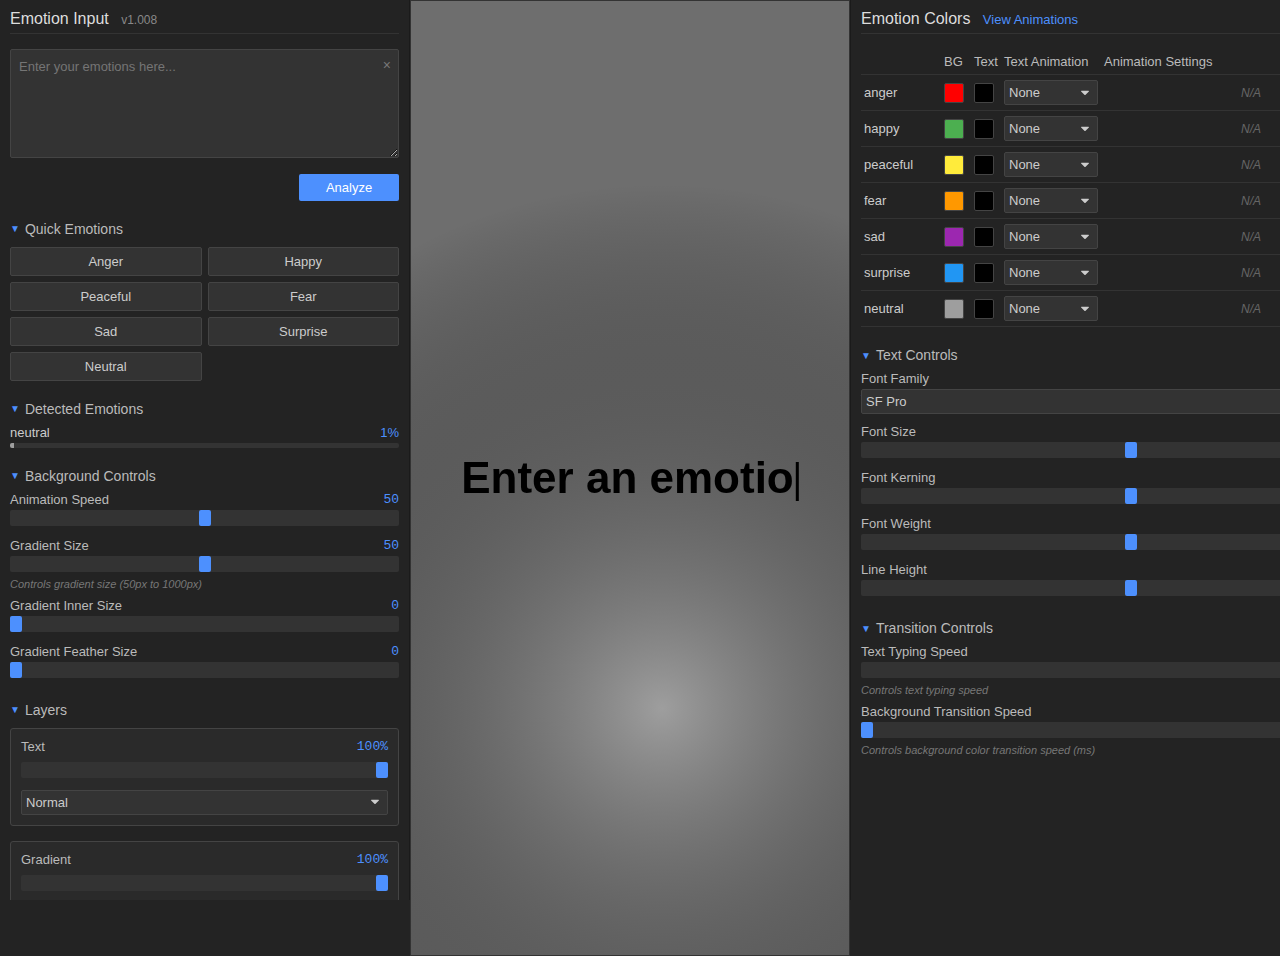
==== index.html @ 3cbac042 "Add files via upload" ====
<!DOCTYPE html>
<html lang="en">
<head>
    <meta charset="UTF-8">
    <meta name="viewport" content="width=device-width, initial-scale=1.0">
    <title>Emotion Visualization v1.008</title>
    <link rel="stylesheet" href="css/styles.css">
    <style>
        /* Override grid template to make sidebars wider */
        body {
            grid-template-columns: 410px 1fr 560px; /* Increased right panel by 150px */
        }
        
        /* Font handling */
        .rounded-font {
            font-family: "SF Pro Rounded", -apple-system, BlinkMacSystemFont, "SF Pro", "Helvetica Neue", Arial, sans-serif !important;
            font-feature-settings: "kern" 1;
            -webkit-font-smoothing: antialiased;
        }

        .standard-font {
            font-family: "SF Pro", -apple-system, BlinkMacSystemFont, "Helvetica Neue", Arial, sans-serif !important;
            font-feature-settings: "kern" 1;
            -webkit-font-smoothing: antialiased;
        }
    </style>
</head>
<body>
    <div class="sidebar">
        <h2>Emotion Input <span class="version">v1.008</span></h2>
        <div class="emotion-input-container">
            <textarea id="emotion-input" class="emotion-input" placeholder="Enter your emotions here..." rows="5"></textarea>
            <button class="clear-button" id="clear-btn">×</button>
        </div>
        <button id="analyze-btn" class="analyze-button">Analyze</button>
        
        <h3>Quick Emotions</h3>
        <div class="quick-emotions" id="quick-emotions">
            <!-- Quick emotion buttons will be added here -->
        </div>
        
        <h3>Detected Emotions</h3>
        <div id="detected-emotions">
            <!-- Emotion bars will go here -->
        </div>
        
        <h3>Background Controls</h3>
        <div class="slider-container">
            <div class="slider-header">
                <span class="slider-label">Animation Speed</span>
                <span class="slider-value" id="animation-speed-value">50</span>
            </div>
            <input type="range" id="animation-speed" class="slider" min="0" max="100" value="50">
        </div>
        
        <div class="slider-container">
            <div class="slider-header">
                <span class="slider-label">Gradient Size</span>
                <span class="slider-value" id="gradient-max-size-value">50</span>
            </div>
            <input type="range" id="gradient-max-size" class="slider" min="0" max="100" value="50">
            <div class="slider-description">Controls gradient size (50px to 1000px)</div>
        </div>
        
        <div class="slider-container">
            <div class="slider-header">
                <span class="slider-label">Gradient Inner Size</span>
                <span class="slider-value" id="gradient-min-size-value">0</span>
            </div>
            <input type="range" id="gradient-min-size" class="slider" min="0" max="100" value="0">
        </div>
        
        <div class="slider-container">
            <div class="slider-header">
                <span class="slider-label">Gradient Feather Size</span>
                <span class="slider-value" id="gradient-feather-size-value">0</span>
            </div>
            <input type="range" id="gradient-feather-size" class="slider" min="0" max="100" value="0">
        </div>
        
        <!-- Layers Panel -->
        <h3>Layers</h3>
        <div class="layer-controls">
            <!-- Text Layer -->
            <div class="layer-item">
                <div class="layer-header">
                    <span class="layer-name">Text</span>
                    <span class="layer-opacity-value" id="text-opacity-value">100%</span>
                </div>
                <div class="layer-options">
                    <div class="layer-slider">
                        <input type="range" id="text-opacity" class="slider" min="0" max="100" value="100">
                    </div>
                    <select id="text-blend-mode" class="dropdown">
                        <option value="normal">Normal</option>
                        <option value="multiply">Multiply</option>
                        <option value="screen">Screen</option>
                        <option value="overlay">Overlay</option>
                        <option value="darken">Darken</option>
                        <option value="lighten">Lighten</option>
                        <option value="color-dodge">Color Dodge</option>
                        <option value="color-burn">Color Burn</option>
                        <option value="hard-light">Hard Light</option>
                        <option value="soft-light">Soft Light</option>
                        <option value="difference">Difference</option>
                        <option value="exclusion">Exclusion</option>
                        <option value="hue">Hue</option>
                        <option value="saturation">Saturation</option>
                        <option value="color">Color</option>
                        <option value="luminosity">Luminosity</option>
                    </select>
                </div>
            </div>
            
            <!-- Gradient Layer -->
            <div class="layer-item">
                <div class="layer-header">
                    <span class="layer-name">Gradient</span>
                    <span class="layer-opacity-value" id="gradient-opacity-value">100%</span>
                </div>
                <div class="layer-options">
                    <div class="layer-slider">
                        <input type="range" id="gradient-opacity" class="slider" min="0" max="100" value="100">
                    </div>
                    <select id="gradient-blend-mode" class="dropdown">
                        <option value="normal">Normal</option>
                        <option value="multiply">Multiply</option>
                        <option value="screen">Screen</option>
                        <option value="overlay">Overlay</option>
                        <option value="darken">Darken</option>
                        <option value="lighten">Lighten</option>
                        <option value="color-dodge">Color Dodge</option>
                        <option value="color-burn">Color Burn</option>
                        <option value="hard-light">Hard Light</option>
                        <option value="soft-light">Soft Light</option>
                        <option value="difference">Difference</option>
                        <option value="exclusion">Exclusion</option>
                        <option value="hue">Hue</option>
                        <option value="saturation">Saturation</option>
                        <option value="color">Color</option>
                        <option value="luminosity">Luminosity</option>
                    </select>
                </div>
            </div>
            
            <!-- Background Layer -->
            <div class="layer-item">
                <div class="layer-header">
                    <span class="layer-name">Background</span>
                    <span class="layer-opacity-value" id="background-opacity-value">100%</span>
                </div>
                <div class="layer-options">
                    <div class="layer-slider">
                        <input type="range" id="background-opacity" class="slider" min="0" max="100" value="100">
                    </div>
                    <select id="background-blend-mode" class="dropdown">
                        <option value="normal">Normal</option>
                        <option value="multiply">Multiply</option>
                        <option value="screen">Screen</option>
                        <option value="overlay">Overlay</option>
                        <option value="darken">Darken</option>
                        <option value="lighten">Lighten</option>
                        <option value="color-dodge">Color Dodge</option>
                        <option value="color-burn">Color Burn</option>
                        <option value="hard-light">Hard Light</option>
                        <option value="soft-light">Soft Light</option>
                        <option value="difference">Difference</option>
                        <option value="exclusion">Exclusion</option>
                        <option value="hue">Hue</option>
                        <option value="saturation">Saturation</option>
                        <option value="color">Color</option>
                        <option value="luminosity">Luminosity</option>
                    </select>
                </div>
            </div>
        </div>
    </div>
    
    <div class="main-content-wrapper">
        <div class="main-content" id="main-content">
            <canvas id="display-canvas" width="440" height="956"></canvas>
            <div id="display-text" class="display-text">Enter an emotion to visualize<span class="typing-cursor"></span></div>
        </div>
    </div>
    
    <div class="color-config">
        <h2>Emotion Colors <a href="animation-demo.html" class="view-animations-link">View Animations</a></h2>
        
        <table class="color-table">
            <thead>
                <tr>
                    <th></th>
                    <th>BG</th>
                    <th>Text</th>
                    <th>Text Animation</th>
                    <th>Animation Settings</th>
                </tr>
            </thead>
            <tbody id="color-table-body">
                <!-- Emotion color controls will be added here -->
            </tbody>
        </table>
        
        <h3>Text Controls</h3>
        <!-- Font Family Dropdown -->
        <div class="slider-container">
            <div class="slider-header">
                <span class="slider-label">Font Family</span>
            </div>
            <select id="font-family" class="dropdown">
                <option value="SF Pro">SF Pro</option>
                <option value="SF Pro Rounded">SF Pro Rounded</option>
            </select>
        </div>
        
        <div class="slider-container">
            <div class="slider-header">
                <span class="slider-label">Font Size</span>
                <span class="slider-value" id="font-size-value">50</span>
            </div>
            <input type="range" id="font-size" class="slider" min="0" max="100" value="50">
        </div>
        
        <div class="slider-container">
            <div class="slider-header">
                <span class="slider-label">Font Kerning</span>
                <span class="slider-value" id="font-kerning-value">50</span>
            </div>
            <input type="range" id="font-kerning" class="slider" min="0" max="100" value="50">
        </div>
        
        <div class="slider-container">
            <div class="slider-header">
                <span class="slider-label">Font Weight</span>
                <span class="slider-value" id="font-weight-value">50</span>
            </div>
            <input type="range" id="font-weight" class="slider" min="0" max="100" value="50">
        </div>
        
        <div class="slider-container">
            <div class="slider-header">
                <span class="slider-label">Line Height</span>
                <span class="slider-value" id="line-height-value">50</span>
            </div>
            <input type="range" id="line-height" class="slider" min="0" max="100" value="50">
        </div>
        
        <h3>Transition Controls</h3>
        <div class="slider-container">
            <div class="slider-header">
                <span class="slider-label">Text Typing Speed</span>
                <span class="slider-value" id="transition-speed-value">50</span>
            </div>
            <input type="range" id="transition-speed" class="slider" min="0" max="50" value="50">
            <div class="slider-description">Controls text typing speed</div>
        </div>
        
        <div class="slider-container">
            <div class="slider-header">
                <span class="slider-label">Background Transition Speed</span>
                <span class="slider-value" id="bg-transition-speed-value">500ms</span>
            </div>
            <input type="range" id="bg-transition-speed" class="slider" min="500" max="2000" step="50" value="500">
            <div class="slider-description">Controls background color transition speed (ms)</div>
        </div>
    </div>
    
    <div id="color-picker-container"></div>

    <!-- JavaScript Files -->
    <script src="js/config.js"></script>
    <script src="js/utils.js"></script>
    <script src="js/color-picker.js"></script>
    <script src="js/emotion-analyzer.js"></script>
    <script src="js/visualization.js"></script>
    <script src="js/ui-controls.js"></script>
    <script src="js/app.js"></script>
</body>
</html>
---- css/styles.css ----
* {
    box-sizing: border-box;
    margin: 0;
    padding: 0;
    font-family: -apple-system, BlinkMacSystemFont, "SF Pro", "SF Pro Text", "Helvetica Neue", Arial, sans-serif;
}

body {
    height: 100vh;
    display: grid;
    grid-template-columns: 410px 1fr 560px;
    background-color: #232323;
    color: #cccccc;
}

/* After Effects inspired styling */
.version {
    font-size: 12px;
    color: #888;
    font-weight: normal;
    margin-left: 8px;
}

.sidebar {
    background-color: #232323;
    padding: 10px;
    overflow-y: auto;
    height: 100vh;
    border-right: 1px solid #1a1a1a;
}

h2 {
    font-size: 16px;
    font-weight: 500;
    color: #ddd;
    margin-bottom: 15px;
    padding-bottom: 5px;
    border-bottom: 1px solid #333;
}

h3 {
    font-size: 14px;
    font-weight: 500;
    color: #bbb;
    margin-top: 20px;
    margin-bottom: 8px;
    display: flex;
    align-items: center;
}

h3::before {
    content: '▼';
    font-size: 10px;
    margin-right: 5px;
    color: #4d90fe;
}

.emotion-input-container {
    position: relative;
    margin-bottom: 12px;
}

.emotion-input {
    width: 100%;
    padding: 8px;
    font-size: 13px;
    border: 1px solid #444;
    border-radius: 2px;
    background-color: #333;
    color: #ddd;
    min-height: 100px;
    resize: vertical;
    font-family: inherit;
    line-height: 1.4;
}

.clear-button {
    position: absolute;
    right: 8px;
    top: 8px;
    background: none;
    border: none;
    color: #777;
    font-size: 14px;
    cursor: pointer;
}

.analyze-button {
    background-color: #4d90fe;
    color: white;
    border: none;
    padding: 6px 12px;
    border-radius: 2px;
    font-size: 13px;
    cursor: pointer;
    width: 100px;
    margin-left: auto;
    display: block;
}

.quick-emotions {
    display: grid;
    grid-template-columns: 1fr 1fr;
    gap: 6px;
    margin-top: 10px;
}

.emotion-btn {
    background-color: #333;
    border: 1px solid #444;
    padding: 6px;
    border-radius: 2px;
    cursor: pointer;
    font-size: 13px;
    color: #ccc;
    text-transform: capitalize;
}

.progress-bar {
    height: 5px;
    background-color: #333;
    border-radius: 2px;
    overflow: hidden;
    margin-bottom: 10px;
    margin-top: 3px;
}

.progress-fill {
    height: 100%;
    background-color: #4d90fe;
}

.slider-container {
    margin-bottom: 8px;
}

.slider-header {
    display: flex;
    justify-content: space-between;
    margin-bottom: 3px;
}

.slider-label {
    font-size: 13px;
    color: #bbb;
}

.slider-value {
    font-size: 13px;
    color: #4d90fe;
    font-family: monospace;
}

.slider-description {
    font-size: 11px;
    color: #777;
    margin-top: 2px;
    font-style: italic;
}

.slider {
    width: 100%;
    height: 16px;
    -webkit-appearance: none;
    appearance: none;
    background: #333;
    outline: none;
    border-radius: 2px;
    cursor: pointer;
}

.slider::-webkit-slider-thumb {
    -webkit-appearance: none;
    appearance: none;
    width: 12px;
    height: 16px;
    background: #4d90fe;
    cursor: pointer;
    border-radius: 2px;
}

.slider::-moz-range-thumb {
    width: 12px;
    height: 16px;
    background: #4d90fe;
    cursor: pointer;
    border-radius: 2px;
}

.main-content-wrapper {
    background-color: #1a1a1a;
    display: flex;
    justify-content: center;
    align-items: center;
}

.main-content {
    width: 440px;
    height: 956px;
    position: relative;
    background-color: #232323;
    overflow: hidden;
    border: 1px solid #333;
}

.display-text {
    position: absolute;
    top: 50%;
    left: 50%;
    transform: translate(-50%, -50%);
    z-index: 1;
    color: white;
    font-size: 36px;
    font-weight: bold;
    text-align: center;
    width: 80%;
    line-height: 1.4;
}

.typing-cursor {
    display: inline-block;
    width: 3px;
    height: 0.9em;
    background-color: currentColor;
    margin-left: 2px;
    vertical-align: middle;
    animation: blink 1s step-end infinite;
}

@keyframes blink {
    0%, 100% { opacity: 1; }
    50% { opacity: 0; }
}

.color-config {
    background-color: #232323;
    padding: 10px;
    overflow-y: auto;
    height: 100vh;
    border-left: 1px solid #1a1a1a;
}

.color-table {
    width: 100%;
    border-collapse: collapse;
    table-layout: fixed;
}

.color-table th {
    text-align: left;
    font-size: 13px;
    font-weight: 500;
    color: #bbb;
    padding: 5px 3px;
    border-bottom: 1px solid #333;
}

.color-table td {
    padding: 5px 3px;
    vertical-align: middle;
    border-bottom: 1px solid #333;
    font-size: 13px;
}

.color-table th:nth-child(1) { width: 80px; }  /* Emotion name */
.color-table th:nth-child(2) { width: 30px; }  /* BG color */
.color-table th:nth-child(3) { width: 30px; }  /* Text color */
.color-table th:nth-child(4) { width: 100px; } /* Animation dropdown */
.color-table th:nth-child(5) { width: 300px; } /* Animation settings */

.color-box {
    width: 20px;
    height: 20px;
    border-radius: 2px;
    border: 1px solid #444;
    cursor: pointer;
}

.color-picker {
    position: absolute;
    z-index: 10;
    background-color: #2a2a2a;
    border: 1px solid #444;
    border-radius: 2px;
    padding: 8px;
    box-shadow: 0 2px 10px rgba(0, 0, 0, 0.3);
    width: 200px;
}

.color-canvas {
    cursor: crosshair;
    display: block;
    margin-bottom: 8px;
    border: 1px solid #444;
}

.color-preview {
    display: flex;
    align-items: center;
    justify-content: space-between;
    margin-top: 8px;
}

.preview-box {
    width: 24px;
    height: 24px;
    border: 1px solid #444;
    border-radius: 2px;
}

.color-value {
    font-size: 13px;
    font-family: monospace;
    color: #4d90fe;
}

.dropdown {
    width: 100%;
    padding: 4px;
    border: 1px solid #444;
    border-radius: 2px;
    background-color: #333;
    color: #ccc;
    font-size: 13px;
    appearance: none;
    background-image: url("data:image/svg+xml;charset=US-ASCII,%3Csvg%20xmlns%3D%22http%3A%2F%2Fwww.w3.org%2F2000%2Fsvg%22%20width%3D%22292.4%22%20height%3D%22292.4%22%3E%3Cpath%20fill%3D%22%23ccc%22%20d%3D%22M287%2069.4a17.6%2017.6%200%200%200-13-5.4H18.4c-5%200-9.3%201.8-12.9%205.4A17.6%2017.6%200%200%200%200%2082.2c0%205%201.8%209.3%205.4%2012.9l128%20127.9c3.6%203.6%207.8%205.4%2012.8%205.4s9.2-1.8%2012.8-5.4L287%2095c3.5-3.5%205.4-7.8%205.4-12.8%200-5-1.9-9.2-5.5-12.8z%22%2F%3E%3C%2Fsvg%3E");
    background-repeat: no-repeat;
    background-position: right 8px center;
    background-size: 8px;
    cursor: pointer;
}

.emotion-bar {
    margin-bottom: 8px;
}

.emotion-header {
    display: flex;
    justify-content: space-between;
}

.emotion-name, .emotion-percent {
    font-size: 13px;
}

.emotion-percent {
    color: #4d90fe;
}

/* Animation controls */
.animation-controls {
    display: flex;
    flex-direction: row;
    justify-content: space-between;
    gap: 8px;
    padding: 6px;
    background-color: #2a2a2a;
    border-radius: 2px;
    margin-top: 3px;
}

.slider-container-animation {
    flex: 1;
}

.animation-slider {
    width: 100%;
    height: 16px;
    -webkit-appearance: none;
    appearance: none;
    background: #333;
    outline: none;
    border-radius: 2px;
    cursor: pointer;
}

.animation-slider::-webkit-slider-thumb {
    -webkit-appearance: none;
    appearance: none;
    width: 12px;
    height: 16px;
    background: #4d90fe;
    cursor: pointer;
    border-radius: 2px;
}

.animation-slider::-moz-range-thumb {
    width: 12px;
    height: 16px;
    background: #4d90fe;
    cursor: pointer;
    border-radius: 2px;
}

/* View animations link */
.view-animations-link {
    color: #4d90fe;
    text-decoration: none;
    font-size: 13px;
    margin-left: 8px;
}

.view-animations-link:hover {
    text-decoration: underline;
}

/* Animations */
.display-text {
    --animation-intensity: 1; /* Default intensity multiplier */
}

@keyframes pulse {
    0% { transform: scale(1) translate(-50%, -50%); }
    50% { transform: scale(calc(1 + 0.05 * var(--animation-intensity))) translate(-50%, -50%); }
    100% { transform: scale(1) translate(-50%, -50%); }
}

@keyframes shake {
    0%, 100% { transform: translate(-50%, -50%); }
    10%, 30%, 50%, 70%, 90% { transform: translate(calc(-50% - 2px * var(--animation-intensity)), -50%); }
    20%, 40%, 60%, 80% { transform: translate(calc(-50% + 2px * var(--animation-intensity)), -50%); }
}

@keyframes big {
    0% { transform: scale(1) translate(-50%, -50%); }
    50% { transform: scale(calc(1 + 0.3 * var(--animation-intensity))) translate(-50%, -50%); }
    100% { transform: scale(1) translate(-50%, -50%); }
}

@keyframes small {
    0% { transform: scale(1) translate(-50%, -50%); }
    50% { transform: scale(calc(1 - 0.2 * var(--animation-intensity))) translate(-50%, -50%); }
    100% { transform: scale(1) translate(-50%, -50%); }
}

@keyframes nod {
    0%, 100% { transform: rotate(0deg) translate(-50%, -50%); }
    25% { transform: rotate(calc(-5deg * var(--animation-intensity))) translate(-50%, -50%); }
    75% { transform: rotate(calc(5deg * var(--animation-intensity))) translate(-50%, -50%); }
}

@keyframes ripple {
    0% { transform: translate(-50%, -50%); text-shadow: 0px 0px 0px rgba(255, 255, 255, 0); }
    50% { transform: translate(-50%, -50%); text-shadow: 0px 0px calc(15px * var(--animation-intensity)) rgba(255, 255, 255, 0.8); }
    100% { transform: translate(-50%, -50%); text-shadow: 0px 0px 0px rgba(255, 255, 255, 0); }
}

@keyframes bloom {
    0% { transform: scale(calc(1 - 0.2 * var(--animation-intensity))) translate(-50%, -50%); opacity: 0; }
    40% { transform: scale(calc(1 + 0.1 * var(--animation-intensity))) translate(-50%, -50%); opacity: 1; }
    100% { transform: scale(1) translate(-50%, -50%); opacity: 1; }
}

@keyframes jitter {
    0%, 100% { transform: translate(-50%, -50%); }
    10% { transform: translate(calc(-50% - 2px * var(--animation-intensity)), calc(-50% + 2px * var(--animation-intensity))) rotate(calc(-1deg * var(--animation-intensity))); }
    20% { transform: translate(calc(-50% + 1px * var(--animation-intensity)), calc(-50% - 1px * var(--animation-intensity))) rotate(calc(1deg * var(--animation-intensity))); }
    30% { transform: translate(calc(-50% - 1px * var(--animation-intensity)), calc(-50% + 1px * var(--animation-intensity))) rotate(0deg); }
    40% { transform: translate(-50%, calc(-50% - 2px * var(--animation-intensity))) rotate(calc(1deg * var(--animation-intensity))); }
    50% { transform: translate(calc(-50% + 2px * var(--animation-intensity)), -50%) rotate(calc(-1deg * var(--animation-intensity))); }
    60% { transform: translate(calc(-50% - 1px * var(--animation-intensity)), calc(-50% - 1px * var(--animation-intensity))) rotate(0deg); }
    70% { transform: translate(calc(-50% + 1px * var(--animation-intensity)), calc(-50% + 1px * var(--animation-intensity))) rotate(calc(-1deg * var(--animation-intensity))); }
    80% { transform: translate(calc(-50% - 2px * var(--animation-intensity)), -50%) rotate(calc(1deg * var(--animation-intensity))); }
    90% { transform: translate(-50%, calc(-50% + 2px * var(--animation-intensity))) rotate(0deg); }
}

.pulse {
    animation: pulse 1.5s infinite;
}

.shake {
    animation: shake 0.5s infinite;
}

.big {
    animation: big 2s infinite;
}

.small {
    animation: small 2s infinite;
}

.nod {
    animation: nod 2s infinite;
}

.ripple {
    animation: ripple 2s infinite;
}

.bloom {
    animation-name: bloom;
    animation-duration: 2s;
    animation-iteration-count: 1;
    animation-fill-mode: forwards;
}

.jitter {
    animation: jitter 0.5s infinite;
}


/* Font face declarations */
@font-face {
    font-family: 'SF Pro';
    src: local('SF Pro'), local('.SFNSText-Regular'), local('.SFUIText-Regular'), local('San Francisco');
    font-weight: normal;
    font-style: normal;
}

@font-face {
    font-family: 'SF Pro Rounded';
    src: local('SF Pro Rounded'), local('.SFNSRounded-Regular'), local('SF Pro Text Rounded');
    font-weight: normal;
    font-style: normal;
}

/* Font classes */
.rounded-font {
    font-family: "SF Pro Rounded", -apple-system, BlinkMacSystemFont, "SF Pro", "Helvetica Neue", Arial, sans-serif !important;
    font-feature-settings: "kern" 1;
    -webkit-font-smoothing: antialiased;
}

.standard-font {
    font-family: "SF Pro", -apple-system, BlinkMacSystemFont, "Helvetica Neue", Arial, sans-serif !important;
    font-feature-settings: "kern" 1;
    -webkit-font-smoothing: antialiased;
}

/* Layer Controls */
.layer-controls {
    display: flex;
    flex-direction: column;
    gap: 15px;
    margin-top: 10px;
}

.layer-item {
    background-color: #2a2a2a;
    border-radius: 3px;
    border: 1px solid #444;
    padding: 10px;
}

.layer-header {
    display: flex;
    justify-content: space-between;
    margin-bottom: 8px;
}

.layer-name {
    font-size: 13px;
    color: #bbb;
    font-weight: 500;
}

.layer-opacity-value {
    font-size: 13px;
    color: #4d90fe;
    font-family: monospace;
}

.layer-options {
    display: flex;
    flex-direction: column;
    gap: 8px;
}

.layer-slider {
    width: 100%;
}

/* Update existing display elements to support blend modes */
.display-text {
    /* Add to existing display-text class */
    mix-blend-mode: normal;
}

/* Font dropdown styling */
#font-family {
    width: 100%;
    padding: 4px;
    border: 1px solid #444;
    border-radius: 2px;
    background-color: #333;
    color: #ccc;
    font-size: 13px;
    margin-bottom: 2px;
}
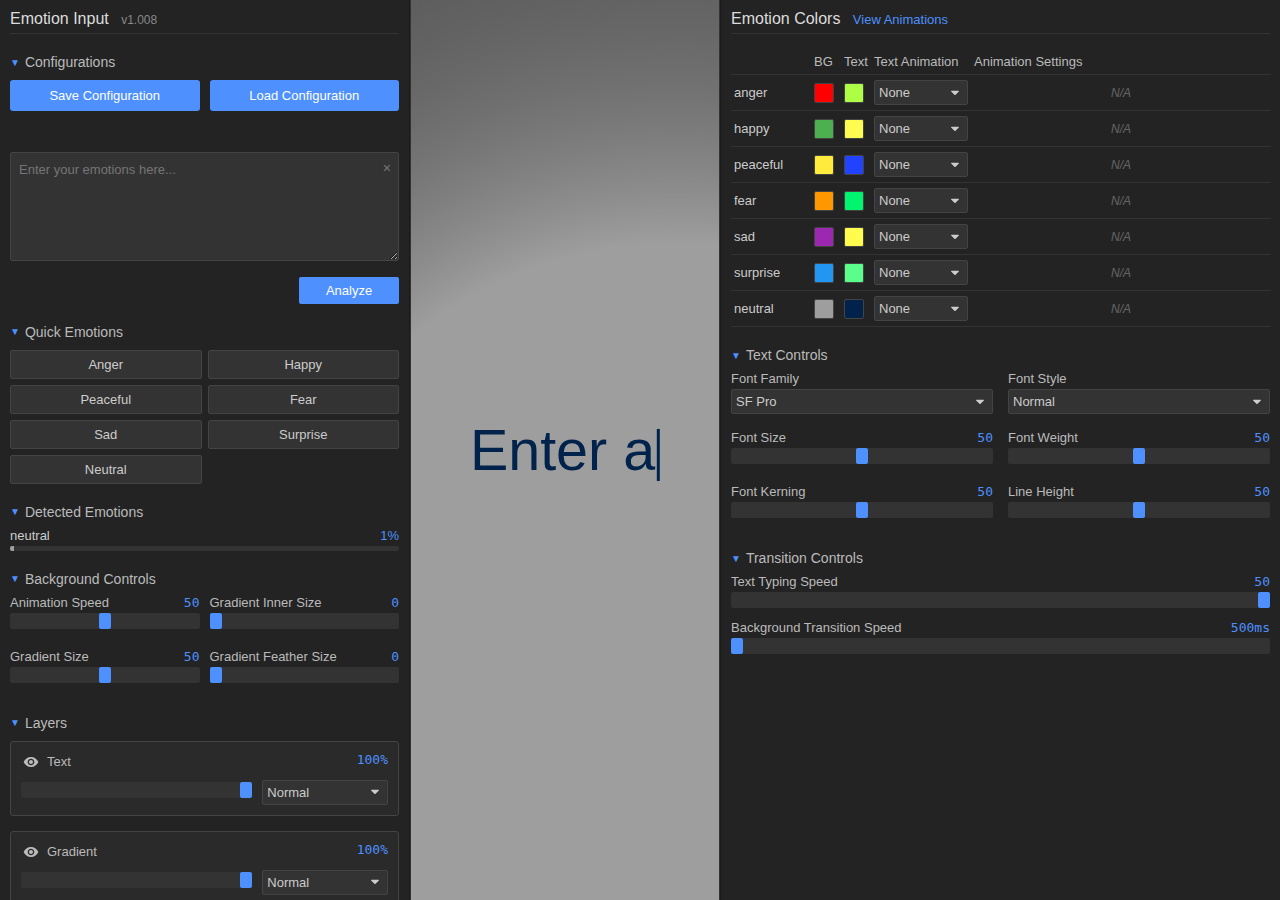
==== commit f3a83dee: "Add files via upload" ====
--- a/index.html
+++ b/index.html
@@ -28,6 +28,18 @@
 <body>
     <div class="sidebar">
         <h2>Emotion Input <span class="version">v1.008</span></h2>
+        
+        <!-- Configurations Panel (Moved to top) -->
+        <h3>Configurations</h3>
+        <div class="config-controls">
+            <div class="config-buttons">
+                <button id="save-config-btn" class="config-button">Save Configuration</button>
+                <button id="load-config-btn" class="config-button">Load Configuration</button>
+            </div>
+            <div id="config-feedback" class="config-feedback"></div>
+            <input type="file" id="config-file-input" accept=".json" style="display: none;">
+        </div>
+        
         <div class="emotion-input-container">
             <textarea id="emotion-input" class="emotion-input" placeholder="Enter your emotions here..." rows="5"></textarea>
             <button class="clear-button" id="clear-btn">×</button>
@@ -45,49 +57,63 @@
         </div>
         
         <h3>Background Controls</h3>
-        <div class="slider-container">
-            <div class="slider-header">
-                <span class="slider-label">Animation Speed</span>
-                <span class="slider-value" id="animation-speed-value">50</span>
-            </div>
-            <input type="range" id="animation-speed" class="slider" min="0" max="100" value="50">
-        </div>
-        
-        <div class="slider-container">
-            <div class="slider-header">
-                <span class="slider-label">Gradient Size</span>
-                <span class="slider-value" id="gradient-max-size-value">50</span>
-            </div>
-            <input type="range" id="gradient-max-size" class="slider" min="0" max="100" value="50">
-            <div class="slider-description">Controls gradient size (50px to 1000px)</div>
-        </div>
-        
-        <div class="slider-container">
-            <div class="slider-header">
-                <span class="slider-label">Gradient Inner Size</span>
-                <span class="slider-value" id="gradient-min-size-value">0</span>
-            </div>
-            <input type="range" id="gradient-min-size" class="slider" min="0" max="100" value="0">
-        </div>
-        
-        <div class="slider-container">
-            <div class="slider-header">
-                <span class="slider-label">Gradient Feather Size</span>
-                <span class="slider-value" id="gradient-feather-size-value">0</span>
-            </div>
-            <input type="range" id="gradient-feather-size" class="slider" min="0" max="100" value="0">
-        </div>
-        
-        <!-- Layers Panel -->
+        <div class="background-controls-grid">
+            <!-- Left Column -->
+            <div class="background-controls-column">
+                <div class="slider-container">
+                    <div class="slider-header">
+                        <span class="slider-label">Animation Speed</span>
+                        <span class="slider-value" id="animation-speed-value">50</span>
+                    </div>
+                    <input type="range" id="animation-speed" class="slider" min="0" max="100" value="50">
+                </div>
+                
+                <div class="slider-container">
+                    <div class="slider-header">
+                        <span class="slider-label">Gradient Size</span>
+                        <span class="slider-value" id="gradient-max-size-value">50</span>
+                    </div>
+                    <input type="range" id="gradient-max-size" class="slider" min="0" max="100" value="50">
+                </div>
+            </div>
+            
+            <!-- Right Column -->
+            <div class="background-controls-column">
+                <div class="slider-container">
+                    <div class="slider-header">
+                        <span class="slider-label">Gradient Inner Size</span>
+                        <span class="slider-value" id="gradient-min-size-value">0</span>
+                    </div>
+                    <input type="range" id="gradient-min-size" class="slider" min="0" max="100" value="0">
+                </div>
+                
+                <div class="slider-container">
+                    <div class="slider-header">
+                        <span class="slider-label">Gradient Feather Size</span>
+                        <span class="slider-value" id="gradient-feather-size-value">0</span>
+                    </div>
+                    <input type="range" id="gradient-feather-size" class="slider" min="0" max="100" value="0">
+                </div>
+            </div>
+        </div>
+        
+        <!-- Updated Layers Panel with Visibility Toggle and Horizontal Layout -->
         <h3>Layers</h3>
         <div class="layer-controls">
             <!-- Text Layer -->
             <div class="layer-item">
                 <div class="layer-header">
-                    <span class="layer-name">Text</span>
+                    <div class="layer-title">
+                        <button class="visibility-toggle" id="text-visibility-toggle" title="Toggle visibility">
+                            <svg xmlns="http://www.w3.org/2000/svg" viewBox="0 0 24 24" width="16" height="16" fill="currentColor">
+                                <path d="M12 4.5C7 4.5 2.73 7.61 1 12c1.73 4.39 6 7.5 11 7.5s9.27-3.11 11-7.5c-1.73-4.39-6-7.5-11-7.5zM12 17c-2.76 0-5-2.24-5-5s2.24-5 5-5 5 2.24 5 5-2.24 5-5 5zm0-8c-1.66 0-3 1.34-3 3s1.34 3 3 3 3-1.34 3-3-1.34-3-3-3z"/>
+                            </svg>
+                        </button>
+                        <span class="layer-name">Text</span>
+                    </div>
                     <span class="layer-opacity-value" id="text-opacity-value">100%</span>
                 </div>
-                <div class="layer-options">
+                <div class="layer-options horizontal">
                     <div class="layer-slider">
                         <input type="range" id="text-opacity" class="slider" min="0" max="100" value="100">
                     </div>
@@ -115,10 +141,17 @@
             <!-- Gradient Layer -->
             <div class="layer-item">
                 <div class="layer-header">
-                    <span class="layer-name">Gradient</span>
+                    <div class="layer-title">
+                        <button class="visibility-toggle" id="gradient-visibility-toggle" title="Toggle visibility">
+                            <svg xmlns="http://www.w3.org/2000/svg" viewBox="0 0 24 24" width="16" height="16" fill="currentColor">
+                                <path d="M12 4.5C7 4.5 2.73 7.61 1 12c1.73 4.39 6 7.5 11 7.5s9.27-3.11 11-7.5c-1.73-4.39-6-7.5-11-7.5zM12 17c-2.76 0-5-2.24-5-5s2.24-5 5-5 5 2.24 5 5-2.24 5-5 5zm0-8c-1.66 0-3 1.34-3 3s1.34 3 3 3 3-1.34 3-3-1.34-3-3-3z"/>
+                            </svg>
+                        </button>
+                        <span class="layer-name">Gradient</span>
+                    </div>
                     <span class="layer-opacity-value" id="gradient-opacity-value">100%</span>
                 </div>
-                <div class="layer-options">
+                <div class="layer-options horizontal">
                     <div class="layer-slider">
                         <input type="range" id="gradient-opacity" class="slider" min="0" max="100" value="100">
                     </div>
@@ -146,10 +179,17 @@
             <!-- Background Layer -->
             <div class="layer-item">
                 <div class="layer-header">
-                    <span class="layer-name">Background</span>
+                    <div class="layer-title">
+                        <button class="visibility-toggle" id="background-visibility-toggle" title="Toggle visibility">
+                            <svg xmlns="http://www.w3.org/2000/svg" viewBox="0 0 24 24" width="16" height="16" fill="currentColor">
+                                <path d="M12 4.5C7 4.5 2.73 7.61 1 12c1.73 4.39 6 7.5 11 7.5s9.27-3.11 11-7.5c-1.73-4.39-6-7.5-11-7.5zM12 17c-2.76 0-5-2.24-5-5s2.24-5 5-5 5 2.24 5 5-2.24 5-5 5zm0-8c-1.66 0-3 1.34-3 3s1.34 3 3 3 3-1.34 3-3-1.34-3-3-3z"/>
+                            </svg>
+                        </button>
+                        <span class="layer-name">Background</span>
+                    </div>
                     <span class="layer-opacity-value" id="background-opacity-value">100%</span>
                 </div>
-                <div class="layer-options">
+                <div class="layer-options horizontal">
                     <div class="layer-slider">
                         <input type="range" id="background-opacity" class="slider" min="0" max="100" value="100">
                     </div>
@@ -201,48 +241,89 @@
             </tbody>
         </table>
         
+        <!-- Updated Text Controls in Two Columns with Font Style Dropdown -->
         <h3>Text Controls</h3>
-        <!-- Font Family Dropdown -->
-        <div class="slider-container">
-            <div class="slider-header">
-                <span class="slider-label">Font Family</span>
-            </div>
-            <select id="font-family" class="dropdown">
-                <option value="SF Pro">SF Pro</option>
-                <option value="SF Pro Rounded">SF Pro Rounded</option>
-            </select>
-        </div>
-        
-        <div class="slider-container">
-            <div class="slider-header">
-                <span class="slider-label">Font Size</span>
-                <span class="slider-value" id="font-size-value">50</span>
-            </div>
-            <input type="range" id="font-size" class="slider" min="0" max="100" value="50">
-        </div>
-        
-        <div class="slider-container">
-            <div class="slider-header">
-                <span class="slider-label">Font Kerning</span>
-                <span class="slider-value" id="font-kerning-value">50</span>
-            </div>
-            <input type="range" id="font-kerning" class="slider" min="0" max="100" value="50">
-        </div>
-        
-        <div class="slider-container">
-            <div class="slider-header">
-                <span class="slider-label">Font Weight</span>
-                <span class="slider-value" id="font-weight-value">50</span>
-            </div>
-            <input type="range" id="font-weight" class="slider" min="0" max="100" value="50">
-        </div>
-        
-        <div class="slider-container">
-            <div class="slider-header">
-                <span class="slider-label">Line Height</span>
-                <span class="slider-value" id="line-height-value">50</span>
-            </div>
-            <input type="range" id="line-height" class="slider" min="0" max="100" value="50">
+        <div class="text-controls-grid">
+            <!-- Left Column -->
+            <div class="text-controls-column">
+                <!-- Font Family Dropdown with more fonts -->
+                <div class="slider-container">
+                    <div class="slider-header">
+                        <span class="slider-label">Font Family</span>
+                    </div>
+                    <select id="font-family" class="dropdown">
+                        <option value="SF Pro">SF Pro</option>
+                        <option value="SF Pro Rounded">SF Pro Rounded</option>
+                        <option value="Arial">Arial</option>
+                        <option value="Helvetica">Helvetica</option>
+                        <option value="Roboto">Roboto</option>
+                        <option value="Open Sans">Open Sans</option>
+                        <option value="Montserrat">Montserrat</option>
+                        <option value="Lato">Lato</option>
+                        <option value="Poppins">Poppins</option>
+                        <option value="Inter">Inter</option>
+                        <option value="Georgia">Georgia</option>
+                        <option value="Times New Roman">Times New Roman</option>
+                        <option value="Merriweather">Merriweather</option>
+                        <option value="Playfair Display">Playfair Display</option>
+                        <option value="Garamond">Garamond</option>
+                        <option value="Baskerville">Baskerville</option>
+                        <option value="Proxima Nova">Proxima Nova</option>
+                        <option value="Futura">Futura</option>
+                        <option value="Gill Sans">Gill Sans</option>
+                        <option value="Verdana">Verdana</option>
+                    </select>
+                </div>
+                
+                <div class="slider-container">
+                    <div class="slider-header">
+                        <span class="slider-label">Font Size</span>
+                        <span class="slider-value" id="font-size-value">50</span>
+                    </div>
+                    <input type="range" id="font-size" class="slider" min="0" max="100" value="50">
+                </div>
+                
+                <div class="slider-container">
+                    <div class="slider-header">
+                        <span class="slider-label">Font Kerning</span>
+                        <span class="slider-value" id="font-kerning-value">50</span>
+                    </div>
+                    <input type="range" id="font-kerning" class="slider" min="0" max="100" value="50">
+                </div>
+            </div>
+            
+            <!-- Right Column -->
+            <div class="text-controls-column">
+                <!-- Font Style Dropdown -->
+                <div class="slider-container">
+                    <div class="slider-header">
+                        <span class="slider-label">Font Style</span>
+                    </div>
+                    <select id="font-style" class="dropdown">
+                        <option value="normal">Normal</option>
+                        <option value="bold">Bold</option>
+                        <option value="italic">Italic</option>
+                        <option value="underline">Underline</option>
+                        <option value="bold-italic">Bold Italic</option>
+                    </select>
+                </div>
+                
+                <div class="slider-container">
+                    <div class="slider-header">
+                        <span class="slider-label">Font Weight</span>
+                        <span class="slider-value" id="font-weight-value">50</span>
+                    </div>
+                    <input type="range" id="font-weight" class="slider" min="0" max="100" value="50">
+                </div>
+                
+                <div class="slider-container">
+                    <div class="slider-header">
+                        <span class="slider-label">Line Height</span>
+                        <span class="slider-value" id="line-height-value">50</span>
+                    </div>
+                    <input type="range" id="line-height" class="slider" min="0" max="100" value="50">
+                </div>
+            </div>
         </div>
         
         <h3>Transition Controls</h3>
@@ -252,7 +333,6 @@
                 <span class="slider-value" id="transition-speed-value">50</span>
             </div>
             <input type="range" id="transition-speed" class="slider" min="0" max="50" value="50">
-            <div class="slider-description">Controls text typing speed</div>
         </div>
         
         <div class="slider-container">
@@ -261,7 +341,6 @@
                 <span class="slider-value" id="bg-transition-speed-value">500ms</span>
             </div>
             <input type="range" id="bg-transition-speed" class="slider" min="500" max="2000" step="50" value="500">
-            <div class="slider-description">Controls background color transition speed (ms)</div>
         </div>
     </div>
     
@@ -274,6 +353,7 @@
     <script src="js/emotion-analyzer.js"></script>
     <script src="js/visualization.js"></script>
     <script src="js/ui-controls.js"></script>
+    <script src="js/config-manager.js"></script>
     <script src="js/app.js"></script>
 </body>
 </html>
--- a/css/styles.css
+++ b/css/styles.css
@@ -5,12 +5,29 @@
     font-family: -apple-system, BlinkMacSystemFont, "SF Pro", "SF Pro Text", "Helvetica Neue", Arial, sans-serif;
 }
 
+/* Font face declarations */
+@font-face {
+    font-family: 'SF Pro';
+    src: local('SF Pro'), local('.SFNSText-Regular'), local('.SFUIText-Regular'), local('San Francisco');
+    font-weight: normal;
+    font-style: normal;
+}
+
+@font-face {
+    font-family: 'SF Pro Rounded';
+    src: local('SF Pro Rounded'), local('.SFNSRounded-Regular'), local('SF Pro Text Rounded');
+    font-weight: normal;
+    font-style: normal;
+}
+
+/* Layout */
 body {
     height: 100vh;
     display: grid;
     grid-template-columns: 410px 1fr 560px;
     background-color: #232323;
     color: #cccccc;
+    overflow: hidden; /* Prevent body scrolling */
 }
 
 /* After Effects inspired styling */
@@ -27,6 +44,7 @@
     overflow-y: auto;
     height: 100vh;
     border-right: 1px solid #1a1a1a;
+    max-height: 100vh; /* Ensure it doesn't exceed viewport height */
 }
 
 h2 {
@@ -98,6 +116,7 @@
     display: block;
 }
 
+/* Quick Emotions */
 .quick-emotions {
     display: grid;
     grid-template-columns: 1fr 1fr;
@@ -114,6 +133,14 @@
     font-size: 13px;
     color: #ccc;
     text-transform: capitalize;
+    position: relative;
+    transition: background-color 0.2s, color 0.2s;
+}
+
+/* Quick Emotion Button Rollovers - NEW HOVER STATE */
+.emotion-btn:hover {
+    background-color: #444;
+    color: #fff;
 }
 
 .progress-bar {
@@ -149,13 +176,6 @@
     font-size: 13px;
     color: #4d90fe;
     font-family: monospace;
-}
-
-.slider-description {
-    font-size: 11px;
-    color: #777;
-    margin-top: 2px;
-    font-style: italic;
 }
 
 .slider {
@@ -187,11 +207,26 @@
     border-radius: 2px;
 }
 
+/* Two-column background controls */
+.background-controls-grid {
+    display: grid;
+    grid-template-columns: 1fr 1fr;
+    gap: 10px;
+    margin-bottom: 15px;
+}
+
+.background-controls-column {
+    display: flex;
+    flex-direction: column;
+    gap: 8px;
+}
+
 .main-content-wrapper {
     background-color: #1a1a1a;
     display: flex;
     justify-content: center;
     align-items: center;
+    overflow: hidden; /* Prevent scrolling */
 }
 
 .main-content {
@@ -215,6 +250,7 @@
     text-align: center;
     width: 80%;
     line-height: 1.4;
+    mix-blend-mode: normal;
 }
 
 .typing-cursor {
@@ -238,6 +274,7 @@
     overflow-y: auto;
     height: 100vh;
     border-left: 1px solid #1a1a1a;
+    max-height: 100vh; /* Ensure it doesn't exceed viewport height */
 }
 
 .color-table {
@@ -499,22 +536,6 @@
     animation: jitter 0.5s infinite;
 }
 
-
-/* Font face declarations */
-@font-face {
-    font-family: 'SF Pro';
-    src: local('SF Pro'), local('.SFNSText-Regular'), local('.SFUIText-Regular'), local('San Francisco');
-    font-weight: normal;
-    font-style: normal;
-}
-
-@font-face {
-    font-family: 'SF Pro Rounded';
-    src: local('SF Pro Rounded'), local('.SFNSRounded-Regular'), local('SF Pro Text Rounded');
-    font-weight: normal;
-    font-style: normal;
-}
-
 /* Font classes */
 .rounded-font {
     font-family: "SF Pro Rounded", -apple-system, BlinkMacSystemFont, "SF Pro", "Helvetica Neue", Arial, sans-serif !important;
@@ -567,24 +588,115 @@
     gap: 8px;
 }
 
+/* Modified for horizontal layout */
+.layer-options.horizontal {
+    flex-direction: row;
+    align-items: center;
+    gap: 10px;
+}
+
+.layer-options.horizontal .layer-slider {
+    flex: 2;
+}
+
+.layer-options.horizontal .dropdown {
+    flex: 1;
+    min-width: 100px;
+}
+
 .layer-slider {
     width: 100%;
 }
 
-/* Update existing display elements to support blend modes */
-.display-text {
-    /* Add to existing display-text class */
-    mix-blend-mode: normal;
-}
-
-/* Font dropdown styling */
-#font-family {
-    width: 100%;
-    padding: 4px;
-    border: 1px solid #444;
-    border-radius: 2px;
-    background-color: #333;
-    color: #ccc;
-    font-size: 13px;
-    margin-bottom: 2px;
-}
+/* Layer Visibility Toggle */
+.layer-title {
+    display: flex;
+    align-items: center;
+    gap: 6px;
+}
+
+.visibility-toggle {
+    background: none;
+    border: none;
+    color: #bbb;
+    padding: 2px;
+    cursor: pointer;
+    display: flex;
+    align-items: center;
+    justify-content: center;
+    width: 20px;
+    height: 20px;
+    border-radius: 3px;
+    transition: background-color 0.2s;
+}
+
+.visibility-toggle:hover {
+    background-color: #3a3a3a;
+}
+
+.visibility-toggle.hidden svg {
+    color: #666;
+}
+
+.visibility-toggle.hidden svg path {
+    d: path('M12 7c2.76 0 5 2.24 5 5 0 .65-.13 1.26-.36 1.83l2.92 2.92c1.51-1.26 2.7-2.89 3.43-4.75-1.73-4.39-6-7.5-11-7.5-1.4 0-2.74.25-3.98.7l2.16 2.16C10.74 7.13 11.35 7 12 7zM2 4.27l2.28 2.28.46.46C3.08 8.3 1.78 10.02 1 12c1.73 4.39 6 7.5 11 7.5 1.55 0 3.03-.3 4.38-.84l.42.42L19.73 22 21 20.73 3.27 3 2 4.27zM7.53 9.8l1.55 1.55c-.05.21-.08.43-.08.65 0 1.66 1.34 3 3 3 .22 0 .44-.03.65-.08l1.55 1.55c-.67.33-1.41.53-2.2.53-2.76 0-5-2.24-5-5 0-.79.2-1.53.53-2.2zm4.31-.78l3.15 3.15.02-.16c0-1.66-1.34-3-3-3l-.17.01z');
+}
+
+/* Configuration Controls */
+.config-controls {
+    margin-top: 10px;
+    margin-bottom: 15px;
+}
+
+.config-buttons {
+    display: flex;
+    gap: 10px;
+    margin-bottom: 8px;
+}
+
+.config-button {
+    flex: 1;
+    background-color: #4d90fe;
+    color: white;
+    border: none;
+    padding: 8px 10px;
+    border-radius: 3px;
+    font-size: 13px;
+    cursor: pointer;
+    transition: background-color 0.2s;
+}
+
+.config-button:hover {
+    background-color: #5a9bff;
+}
+
+.config-feedback {
+    font-size: 12px;
+    color: #4d90fe;
+    min-height: 18px;
+    margin-top: 5px;
+    text-align: center;
+}
+
+/* Success and error messages */
+.config-success {
+    color: #4CAF50;
+}
+
+.config-error {
+    color: #F44336;
+}
+
+/* Two-Column Text Controls */
+.text-controls-grid {
+    display: grid;
+    grid-template-columns: 1fr 1fr;
+    gap: 15px;
+    margin-bottom: 15px;
+}
+
+.text-controls-column {
+    display: flex;
+    flex-direction: column;
+    gap: 8px;
+}
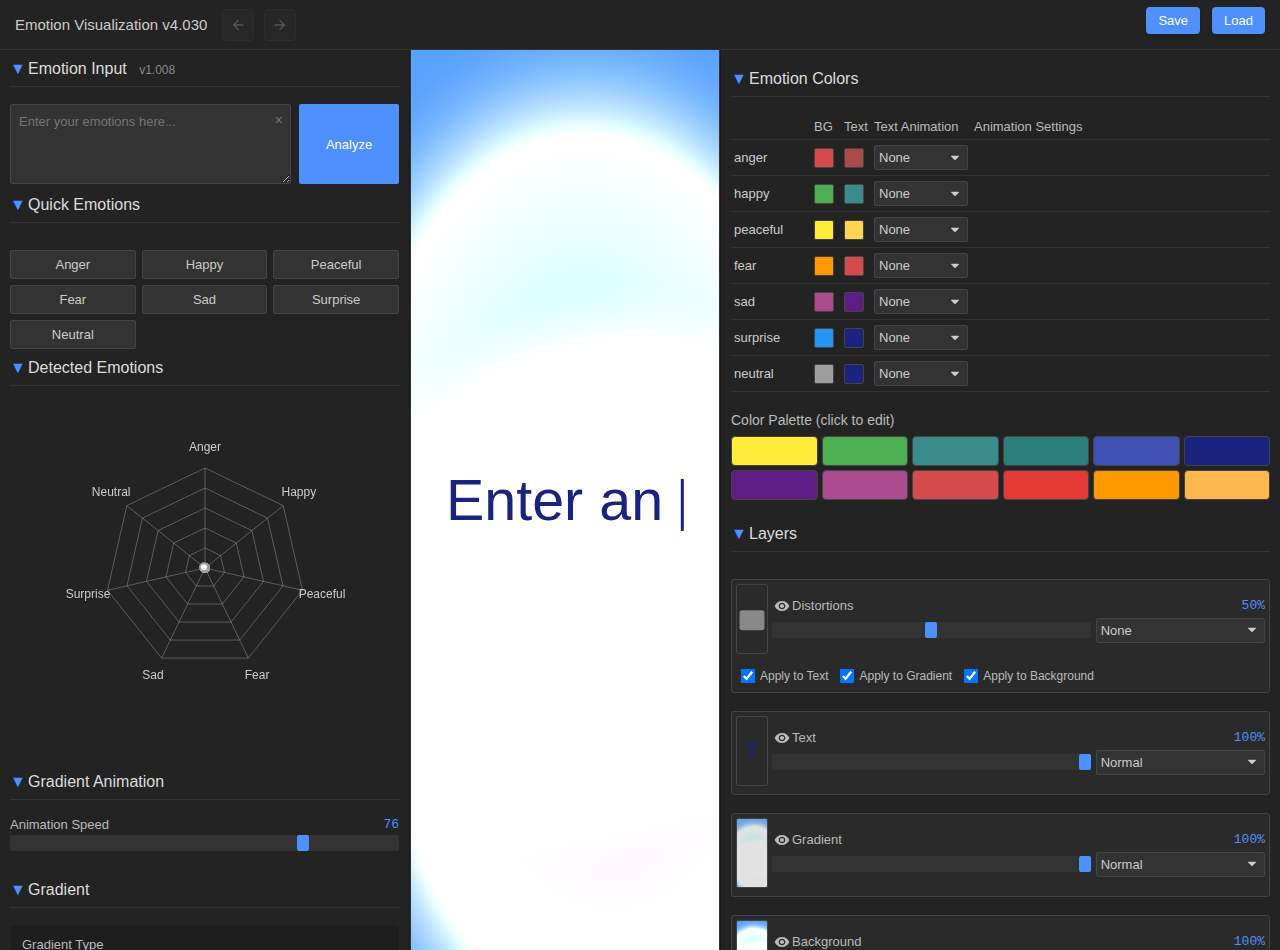
==== commit 20e9c93f: "Add files via upload" ====
--- a/index.html
+++ b/index.html
@@ -1,217 +1,249 @@
-<!DOCTYPE html>
+        <!-- Add the config feedback near the buttons but hidden by default -->
+        <div id="config-feedback" class="config-feedback" style="position: fixed; top: 55px; right: 15px; background-color: #232323; padding: 8px 12px; border-radius: 4px; border: 1px solid #444; display: none; z-index: 1000;"></div><!DOCTYPE html>
 <html lang="en">
 <head>
     <meta charset="UTF-8">
     <meta name="viewport" content="width=device-width, initial-scale=1.0">
     <title>Emotion Visualization v1.008</title>
-    <link rel="stylesheet" href="css/styles.css">
-    <style>
-        /* Override grid template to make sidebars wider */
-        body {
-            grid-template-columns: 410px 1fr 560px; /* Increased right panel by 150px */
-        }
-        
-        /* Font handling */
-        .rounded-font {
-            font-family: "SF Pro Rounded", -apple-system, BlinkMacSystemFont, "SF Pro", "Helvetica Neue", Arial, sans-serif !important;
-            font-feature-settings: "kern" 1;
-            -webkit-font-smoothing: antialiased;
-        }
-
-        .standard-font {
-            font-family: "SF Pro", -apple-system, BlinkMacSystemFont, "Helvetica Neue", Arial, sans-serif !important;
-            font-feature-settings: "kern" 1;
-            -webkit-font-smoothing: antialiased;
-        }
-    </style>
+    <link rel="stylesheet" href="css/main.min.css">
+    <link rel="stylesheet" href="css/navigator.css">
+</head>
 </head>
 <body>
+    <!-- New Navigator Section -->
+    <div class="navigator">
+        <div class="left-section">
+            <span class="nav-title">Emotion Visualization v4.030</span>
+            <div class="nav-controls">
+                <button id="history-back-btn" class="nav-button" title="Undo" disabled>
+                    <svg xmlns="http://www.w3.org/2000/svg" viewBox="0 0 24 24" width="16" height="16" fill="currentColor">
+                        <path d="M20 11H7.83l5.59-5.59L12 4l-8 8 8 8 1.41-1.41L7.83 13H20v-2z"/>
+                    </svg>
+                </button>
+                <button id="history-forward-btn" class="nav-button" title="Redo" disabled>
+                    <svg xmlns="http://www.w3.org/2000/svg" viewBox="0 0 24 24" width="16" height="16" fill="currentColor">
+                        <path d="M12 4l-1.41 1.41L16.17 11H4v2h12.17l-5.58 5.59L12 20l8-8-8-8z"/>
+                    </svg>
+                </button>
+            </div>
+        </div>
+        <div class="config-buttons">
+            <button id="save-config-btn" class="config-button">Save</button>
+            <button id="load-config-btn" class="config-button">Load</button>
+            <input type="file" id="config-file-input" accept=".json" style="display: none;">
+        </div>
+    </div>
     <div class="sidebar">
-        <h2>Emotion Input <span class="version">v1.008</span></h2>
-        
-        <!-- Configurations Panel (Moved to top) -->
-        <h3>Configurations</h3>
-        <div class="config-controls">
-            <div class="config-buttons">
-                <button id="save-config-btn" class="config-button">Save Configuration</button>
-                <button id="load-config-btn" class="config-button">Load Configuration</button>
-            </div>
-            <div id="config-feedback" class="config-feedback"></div>
-            <input type="file" id="config-file-input" accept=".json" style="display: none;">
-        </div>
-        
-        <div class="emotion-input-container">
-            <textarea id="emotion-input" class="emotion-input" placeholder="Enter your emotions here..." rows="5"></textarea>
-            <button class="clear-button" id="clear-btn">×</button>
-        </div>
-        <button id="analyze-btn" class="analyze-button">Analyze</button>
-        
-        <h3>Quick Emotions</h3>
-        <div class="quick-emotions" id="quick-emotions">
-            <!-- Quick emotion buttons will be added here -->
-        </div>
-        
-        <h3>Detected Emotions</h3>
-        <div id="detected-emotions">
-            <!-- Emotion bars will go here -->
-        </div>
-        
-        <h3>Background Controls</h3>
-        <div class="background-controls-grid">
-            <!-- Left Column -->
-            <div class="background-controls-column">
-                <div class="slider-container">
-                    <div class="slider-header">
-                        <span class="slider-label">Animation Speed</span>
-                        <span class="slider-value" id="animation-speed-value">50</span>
+        <div class="panel-header">
+            <span class="toggle-icon">▼</span>
+            <h2>Emotion Input <span class="version">v1.008</span></h2>
+        </div>
+        <div class="panel-content">
+            <!-- Input Container -->
+            <div class="emotion-input-container">
+                <div class="input-row">
+                    <textarea id="emotion-input" class="emotion-input" placeholder="Enter your emotions here..." rows="4"></textarea>
+                    <button id="analyze-btn" class="analyze-button">Analyze</button>
+                </div>
+                <button class="clear-button" id="clear-btn">×</button>
+            </div>
+            
+            <div class="panel-header">
+                <span class="toggle-icon">▼</span>
+                <h3>Quick Emotions</h3>
+            </div>
+            <div class="panel-content">
+                <div class="quick-emotions" id="quick-emotions">
+                    <!-- Quick emotion buttons will be added here via JavaScript -->
+                </div>
+            </div>
+            
+            <div class="panel-header">
+                <span class="toggle-icon">▼</span>
+                <h3>Detected Emotions</h3>
+            </div>
+            <div class="panel-content">
+                <div id="detected-emotions">
+                    <!-- Emotion visualization will be added dynamically -->
+                </div>
+            </div>
+            
+            <!-- Split Gradient Controls -->
+            <div class="panel-header">
+                <span class="toggle-icon">▼</span>
+                <h3>Gradient Animation</h3>
+            </div>
+            <div class="panel-content">
+                <div id="gradient-animation-controls" class="control-section"></div>
+            </div>
+
+            <!-- Rename from "Advanced Gradient" to just "Gradient" -->
+            <div class="panel-header">
+                <span class="toggle-icon">▼</span>
+                <h3>Gradient</h3>
+            </div>
+            <div class="panel-content">
+                <div id="advanced-gradient-controls" class="advanced-controls-section">
+                    <div class="gradient-type-selector">
+                        <div class="slider-container">
+                            <div class="slider-header">
+                                <span class="slider-label">Gradient Type</span>
+                            </div>
+                            <select id="gradient-type" class="dropdown">
+                                <option value="linear">Linear</option>
+                                <option value="radial">Radial</option>
+                                <option value="dual-radial" selected>Dual Radial</option>
+                            </select>
+                        </div>
                     </div>
-                    <input type="range" id="animation-speed" class="slider" min="0" max="100" value="50">
+                    
+                    <div class="gradient-points-container">
+                        <!-- Primary Gradient Point -->
+                        <div class="gradient-point-controls">
+                            <h4>Primary Point</h4>
+                            <div class="point-position-controls">
+                                <div class="slider-container">
+                                    <div class="slider-header">
+                                        <span class="slider-label">Position X</span>
+                                        <span class="slider-value" id="gradient-point1-x-value">50</span>
+                                    </div>
+                                    <input type="range" id="gradient-point1-x" class="slider" min="0" max="100" value="50">
+                                </div>
+                                <div class="slider-container">
+                                    <div class="slider-header">
+                                        <span class="slider-label">Position Y</span>
+                                        <span class="slider-value" id="gradient-point1-y-value">30</span>
+                                    </div>
+                                    <input type="range" id="gradient-point1-y" class="slider" min="0" max="100" value="30">
+                                </div>
+                                <div class="slider-container">
+                                    <div class="slider-header">
+                                        <span class="slider-label">Size</span>
+                                        <span class="slider-value" id="gradient-point1-size-value">50</span>
+                                    </div>
+                                    <input type="range" id="gradient-point1-size" class="slider" min="0" max="50" value="50">
+                                </div>
+                            </div>
+                        </div>
+                        
+                        <!-- Secondary Gradient Point -->
+                        <div class="gradient-point-controls" id="secondary-point-controls">
+                            <h4>Secondary Point</h4>
+                            <div class="point-position-controls">
+                                <div class="slider-container">
+                                    <div class="slider-header">
+                                        <span class="slider-label">Position X</span>
+                                        <span class="slider-value" id="gradient-point2-x-value">50</span>
+                                    </div>
+                                    <input type="range" id="gradient-point2-x" class="slider" min="0" max="100" value="50">
+                                </div>
+                                <div class="slider-container">
+                                    <div class="slider-header">
+                                        <span class="slider-label">Position Y</span>
+                                        <span class="slider-value" id="gradient-point2-y-value">70</span>
+                                    </div>
+                                    <input type="range" id="gradient-point2-y" class="slider" min="0" max="100" value="70">
+                                </div>
+                                <div class="slider-container">
+                                    <div class="slider-header">
+                                        <span class="slider-label">Size</span>
+                                        <span class="slider-value" id="gradient-point2-size-value">50</span>
+                                    </div>
+                                    <input type="range" id="gradient-point2-size" class="slider" min="0" max="50" value="50">
+                                </div>
+                            </div>
+                        </div>
+                    </div>
+                    
+                    <!-- Effect Controls -->
+                    <div class="gradient-effects-container">
+                        <h4>Effects</h4>
+                        <div class="effects-controls">
+                            <div class="slider-container">
+                                <div class="slider-header">
+                                    <span class="slider-label">Glow Intensity</span>
+                                    <span class="slider-value" id="gradient-glow-value">0</span>
+                                </div>
+                                <input type="range" id="gradient-glow" class="slider" min="0" max="100" value="0">
+                            </div>
+                            <div class="slider-container">
+                                <div class="slider-header">
+                                    <span class="slider-label">Bloom Size</span>
+                                    <span class="slider-value" id="gradient-bloom-value">55</span>
+                                </div>
+                                <input type="range" id="gradient-bloom" class="slider" min="0" max="100" value="55">
+                            </div>
+                            <div class="slider-container">
+                                <div class="slider-header">
+                                    <span class="slider-label">Color Blend</span>
+                                    <span class="slider-value" id="gradient-blend-value">49</span>
+                                </div>
+                                <input type="range" id="gradient-blend" class="slider" min="0" max="100" value="49">
+                            </div>
+                        </div>
+                    </div>
+                    
+                    <!-- Revised Color Selection - Vertical layout with updated labels -->
+                    <div class="gradient-colors-container">
+                        <h4>Colors</h4>
+                        <div class="color-selection-vertical">
+                            <!-- Primary Color -->
+                            <div class="color-row">
+                                <span class="color-label">Primary</span>
+                                <div class="color-controls">
+                                    <select id="gradient-color1-source" class="color-source-dropdown">
+                                        <option value="custom">Custom</option>
+                                        <option value="primary" selected>Emotion 1</option>
+                                        <option value="secondary">Emotion 2</option>
+                                    </select>
+                                    <div class="color-box gradient-color" id="gradient-color1" style="background-color: #59a3ff;"></div>
+                                </div>
+                            </div>
+                            
+                            <!-- Secondary Color -->
+                            <div class="color-row">
+                                <span class="color-label">Secondary</span>
+                                <div class="color-controls">
+                                    <select id="gradient-color2-source" class="color-source-dropdown">
+                                        <option value="custom">Custom</option>
+                                        <option value="primary">Emotion 1</option>
+                                        <option value="secondary" selected>Emotion 2</option>
+                                    </select>
+                                    <div class="color-box gradient-color" id="gradient-color2" style="background-color: #ff3b3b;"></div>
+                                </div>
+                            </div>
+                            
+                            <!-- Background Color -->
+                            <div class="color-row">
+                                <span class="color-label">Background</span>
+                                <div class="color-controls">
+                                    <select id="gradient-color-bg-source" class="color-source-dropdown">
+                                        <option value="custom">Custom</option>
+                                        <option value="primary" selected>Emotion 1</option>
+                                        <option value="secondary">Emotion 2</option>
+                                    </select>
+                                    <div class="color-box gradient-color" id="gradient-color-bg" style="background-color: #59a3ff;"></div>
+                                </div>
+                            </div>
+                        </div>
+                    </div>
                 </div>
-                
-                <div class="slider-container">
-                    <div class="slider-header">
-                        <span class="slider-label">Gradient Size</span>
-                        <span class="slider-value" id="gradient-max-size-value">50</span>
-                    </div>
-                    <input type="range" id="gradient-max-size" class="slider" min="0" max="100" value="50">
-                </div>
-            </div>
-            
-            <!-- Right Column -->
-            <div class="background-controls-column">
-                <div class="slider-container">
-                    <div class="slider-header">
-                        <span class="slider-label">Gradient Inner Size</span>
-                        <span class="slider-value" id="gradient-min-size-value">0</span>
-                    </div>
-                    <input type="range" id="gradient-min-size" class="slider" min="0" max="100" value="0">
-                </div>
-                
-                <div class="slider-container">
-                    <div class="slider-header">
-                        <span class="slider-label">Gradient Feather Size</span>
-                        <span class="slider-value" id="gradient-feather-size-value">0</span>
-                    </div>
-                    <input type="range" id="gradient-feather-size" class="slider" min="0" max="100" value="0">
-                </div>
-            </div>
-        </div>
-        
-        <!-- Updated Layers Panel with Visibility Toggle and Horizontal Layout -->
-        <h3>Layers</h3>
-        <div class="layer-controls">
-            <!-- Text Layer -->
-            <div class="layer-item">
-                <div class="layer-header">
-                    <div class="layer-title">
-                        <button class="visibility-toggle" id="text-visibility-toggle" title="Toggle visibility">
-                            <svg xmlns="http://www.w3.org/2000/svg" viewBox="0 0 24 24" width="16" height="16" fill="currentColor">
-                                <path d="M12 4.5C7 4.5 2.73 7.61 1 12c1.73 4.39 6 7.5 11 7.5s9.27-3.11 11-7.5c-1.73-4.39-6-7.5-11-7.5zM12 17c-2.76 0-5-2.24-5-5s2.24-5 5-5 5 2.24 5 5-2.24 5-5 5zm0-8c-1.66 0-3 1.34-3 3s1.34 3 3 3 3-1.34 3-3-1.34-3-3-3z"/>
-                            </svg>
-                        </button>
-                        <span class="layer-name">Text</span>
-                    </div>
-                    <span class="layer-opacity-value" id="text-opacity-value">100%</span>
-                </div>
-                <div class="layer-options horizontal">
-                    <div class="layer-slider">
-                        <input type="range" id="text-opacity" class="slider" min="0" max="100" value="100">
-                    </div>
-                    <select id="text-blend-mode" class="dropdown">
-                        <option value="normal">Normal</option>
-                        <option value="multiply">Multiply</option>
-                        <option value="screen">Screen</option>
-                        <option value="overlay">Overlay</option>
-                        <option value="darken">Darken</option>
-                        <option value="lighten">Lighten</option>
-                        <option value="color-dodge">Color Dodge</option>
-                        <option value="color-burn">Color Burn</option>
-                        <option value="hard-light">Hard Light</option>
-                        <option value="soft-light">Soft Light</option>
-                        <option value="difference">Difference</option>
-                        <option value="exclusion">Exclusion</option>
-                        <option value="hue">Hue</option>
-                        <option value="saturation">Saturation</option>
-                        <option value="color">Color</option>
-                        <option value="luminosity">Luminosity</option>
-                    </select>
-                </div>
-            </div>
-            
-            <!-- Gradient Layer -->
-            <div class="layer-item">
-                <div class="layer-header">
-                    <div class="layer-title">
-                        <button class="visibility-toggle" id="gradient-visibility-toggle" title="Toggle visibility">
-                            <svg xmlns="http://www.w3.org/2000/svg" viewBox="0 0 24 24" width="16" height="16" fill="currentColor">
-                                <path d="M12 4.5C7 4.5 2.73 7.61 1 12c1.73 4.39 6 7.5 11 7.5s9.27-3.11 11-7.5c-1.73-4.39-6-7.5-11-7.5zM12 17c-2.76 0-5-2.24-5-5s2.24-5 5-5 5 2.24 5 5-2.24 5-5 5zm0-8c-1.66 0-3 1.34-3 3s1.34 3 3 3 3-1.34 3-3-1.34-3-3-3z"/>
-                            </svg>
-                        </button>
-                        <span class="layer-name">Gradient</span>
-                    </div>
-                    <span class="layer-opacity-value" id="gradient-opacity-value">100%</span>
-                </div>
-                <div class="layer-options horizontal">
-                    <div class="layer-slider">
-                        <input type="range" id="gradient-opacity" class="slider" min="0" max="100" value="100">
-                    </div>
-                    <select id="gradient-blend-mode" class="dropdown">
-                        <option value="normal">Normal</option>
-                        <option value="multiply">Multiply</option>
-                        <option value="screen">Screen</option>
-                        <option value="overlay">Overlay</option>
-                        <option value="darken">Darken</option>
-                        <option value="lighten">Lighten</option>
-                        <option value="color-dodge">Color Dodge</option>
-                        <option value="color-burn">Color Burn</option>
-                        <option value="hard-light">Hard Light</option>
-                        <option value="soft-light">Soft Light</option>
-                        <option value="difference">Difference</option>
-                        <option value="exclusion">Exclusion</option>
-                        <option value="hue">Hue</option>
-                        <option value="saturation">Saturation</option>
-                        <option value="color">Color</option>
-                        <option value="luminosity">Luminosity</option>
-                    </select>
-                </div>
-            </div>
-            
-            <!-- Background Layer -->
-            <div class="layer-item">
-                <div class="layer-header">
-                    <div class="layer-title">
-                        <button class="visibility-toggle" id="background-visibility-toggle" title="Toggle visibility">
-                            <svg xmlns="http://www.w3.org/2000/svg" viewBox="0 0 24 24" width="16" height="16" fill="currentColor">
-                                <path d="M12 4.5C7 4.5 2.73 7.61 1 12c1.73 4.39 6 7.5 11 7.5s9.27-3.11 11-7.5c-1.73-4.39-6-7.5-11-7.5zM12 17c-2.76 0-5-2.24-5-5s2.24-5 5-5 5 2.24 5 5-2.24 5-5 5zm0-8c-1.66 0-3 1.34-3 3s1.34 3 3 3 3-1.34 3-3-1.34-3-3-3z"/>
-                            </svg>
-                        </button>
-                        <span class="layer-name">Background</span>
-                    </div>
-                    <span class="layer-opacity-value" id="background-opacity-value">100%</span>
-                </div>
-                <div class="layer-options horizontal">
-                    <div class="layer-slider">
-                        <input type="range" id="background-opacity" class="slider" min="0" max="100" value="100">
-                    </div>
-                    <select id="background-blend-mode" class="dropdown">
-                        <option value="normal">Normal</option>
-                        <option value="multiply">Multiply</option>
-                        <option value="screen">Screen</option>
-                        <option value="overlay">Overlay</option>
-                        <option value="darken">Darken</option>
-                        <option value="lighten">Lighten</option>
-                        <option value="color-dodge">Color Dodge</option>
-                        <option value="color-burn">Color Burn</option>
-                        <option value="hard-light">Hard Light</option>
-                        <option value="soft-light">Soft Light</option>
-                        <option value="difference">Difference</option>
-                        <option value="exclusion">Exclusion</option>
-                        <option value="hue">Hue</option>
-                        <option value="saturation">Saturation</option>
-                        <option value="color">Color</option>
-                        <option value="luminosity">Luminosity</option>
-                    </select>
-                </div>
+            </div>
+
+            <div class="panel-header">
+                <span class="toggle-icon">▼</span>
+                <h3>Text Controls</h3>
+            </div>
+            <div class="panel-content">
+                <div id="text-controls" class="text-controls-grid"></div>
+            </div>
+
+            <div class="panel-header">
+                <span class="toggle-icon">▼</span>
+                <h3>Transition Controls</h3>
+            </div>
+            <div class="panel-content">
+                <div id="transition-controls" class="transition-controls-grid"></div>
             </div>
         </div>
     </div>
@@ -224,136 +256,82 @@
     </div>
     
     <div class="color-config">
-        <h2>Emotion Colors <a href="animation-demo.html" class="view-animations-link">View Animations</a></h2>
-        
-        <table class="color-table">
-            <thead>
-                <tr>
-                    <th></th>
-                    <th>BG</th>
-                    <th>Text</th>
-                    <th>Text Animation</th>
-                    <th>Animation Settings</th>
-                </tr>
-            </thead>
-            <tbody id="color-table-body">
-                <!-- Emotion color controls will be added here -->
-            </tbody>
-        </table>
-        
-        <!-- Updated Text Controls in Two Columns with Font Style Dropdown -->
-        <h3>Text Controls</h3>
-        <div class="text-controls-grid">
-            <!-- Left Column -->
-            <div class="text-controls-column">
-                <!-- Font Family Dropdown with more fonts -->
-                <div class="slider-container">
-                    <div class="slider-header">
-                        <span class="slider-label">Font Family</span>
-                    </div>
-                    <select id="font-family" class="dropdown">
-                        <option value="SF Pro">SF Pro</option>
-                        <option value="SF Pro Rounded">SF Pro Rounded</option>
-                        <option value="Arial">Arial</option>
-                        <option value="Helvetica">Helvetica</option>
-                        <option value="Roboto">Roboto</option>
-                        <option value="Open Sans">Open Sans</option>
-                        <option value="Montserrat">Montserrat</option>
-                        <option value="Lato">Lato</option>
-                        <option value="Poppins">Poppins</option>
-                        <option value="Inter">Inter</option>
-                        <option value="Georgia">Georgia</option>
-                        <option value="Times New Roman">Times New Roman</option>
-                        <option value="Merriweather">Merriweather</option>
-                        <option value="Playfair Display">Playfair Display</option>
-                        <option value="Garamond">Garamond</option>
-                        <option value="Baskerville">Baskerville</option>
-                        <option value="Proxima Nova">Proxima Nova</option>
-                        <option value="Futura">Futura</option>
-                        <option value="Gill Sans">Gill Sans</option>
-                        <option value="Verdana">Verdana</option>
-                    </select>
-                </div>
-                
-                <div class="slider-container">
-                    <div class="slider-header">
-                        <span class="slider-label">Font Size</span>
-                        <span class="slider-value" id="font-size-value">50</span>
-                    </div>
-                    <input type="range" id="font-size" class="slider" min="0" max="100" value="50">
-                </div>
-                
-                <div class="slider-container">
-                    <div class="slider-header">
-                        <span class="slider-label">Font Kerning</span>
-                        <span class="slider-value" id="font-kerning-value">50</span>
-                    </div>
-                    <input type="range" id="font-kerning" class="slider" min="0" max="100" value="50">
-                </div>
-            </div>
-            
-            <!-- Right Column -->
-            <div class="text-controls-column">
-                <!-- Font Style Dropdown -->
-                <div class="slider-container">
-                    <div class="slider-header">
-                        <span class="slider-label">Font Style</span>
-                    </div>
-                    <select id="font-style" class="dropdown">
-                        <option value="normal">Normal</option>
-                        <option value="bold">Bold</option>
-                        <option value="italic">Italic</option>
-                        <option value="underline">Underline</option>
-                        <option value="bold-italic">Bold Italic</option>
-                    </select>
-                </div>
-                
-                <div class="slider-container">
-                    <div class="slider-header">
-                        <span class="slider-label">Font Weight</span>
-                        <span class="slider-value" id="font-weight-value">50</span>
-                    </div>
-                    <input type="range" id="font-weight" class="slider" min="0" max="100" value="50">
-                </div>
-                
-                <div class="slider-container">
-                    <div class="slider-header">
-                        <span class="slider-label">Line Height</span>
-                        <span class="slider-value" id="line-height-value">50</span>
-                    </div>
-                    <input type="range" id="line-height" class="slider" min="0" max="100" value="50">
-                </div>
-            </div>
-        </div>
-        
-        <h3>Transition Controls</h3>
-        <div class="slider-container">
-            <div class="slider-header">
-                <span class="slider-label">Text Typing Speed</span>
-                <span class="slider-value" id="transition-speed-value">50</span>
-            </div>
-            <input type="range" id="transition-speed" class="slider" min="0" max="50" value="50">
-        </div>
-        
-        <div class="slider-container">
-            <div class="slider-header">
-                <span class="slider-label">Background Transition Speed</span>
-                <span class="slider-value" id="bg-transition-speed-value">500ms</span>
-            </div>
-            <input type="range" id="bg-transition-speed" class="slider" min="500" max="2000" step="50" value="500">
+        <div class="panel-header" id="colors-panel-header">
+            <span class="toggle-icon">▼</span>
+            <h2>Emotion Colors</h2>
+        </div>
+        <div class="panel-content" id="colors-panel-content">
+            <table class="color-table">
+                <thead>
+                    <tr>
+                        <th></th>
+                        <th>BG</th>
+                        <th>Text</th>
+                        <th>Text Animation</th>
+                        <th>Animation Settings</th>
+                    </tr>
+                </thead>
+                <tbody id="color-table-body">
+                    <!-- Emotion color controls will be added via JavaScript -->
+                </tbody>
+            </table>
+        </div>
+
+        <!-- Layers Panel -->
+        <div class="panel-header" id="layers-panel-header">
+            <span class="toggle-icon">▼</span>
+            <h2>Layers</h2>
+        </div>
+        <div class="panel-content" id="layers-panel-content">
+            <div id="layer-controls" class="layer-controls">
+                <!-- Layer items will be dynamically generated -->
+            </div>
         </div>
     </div>
     
     <div id="color-picker-container"></div>
 
-    <!-- JavaScript Files -->
-    <script src="js/config.js"></script>
-    <script src="js/utils.js"></script>
-    <script src="js/color-picker.js"></script>
-    <script src="js/emotion-analyzer.js"></script>
-    <script src="js/visualization.js"></script>
-    <script src="js/ui-controls.js"></script>
-    <script src="js/config-manager.js"></script>
+    <!-- JavaScript files - include separately for now -->
+    <!-- JavaScript files - Utilities -->
+    <script src="js/components/color-palette-component.js"></script>
+    <script src="js/utils/color-utils.js"></script>
+    <script src="js/utils/dom-utils.js"></script>
+    <script src="js/utils/color-picker.js"></script>
+        
+    <!-- Configuration -->
+    <script src="js/config/config.js"></script>
+    <script src="js/config/config-manager.js"></script>
+        
+    <!-- Emotion analysis -->
+    <script src="js/analyzer/emotion-analyzer.js"></script>
+        
+    <!-- UI modules -->
+    <script src="js/ui/slider-controls.js"></script>
+    <script src="js/ui/color-controls.js"></script>
+    <script src="js/ui/layer-controls.js"></script>
+    <script src="js/ui/emotion-ui.js"></script>
+    <script src="js/ui/ui-generator.js"></script>
+    <script src="js/ui/ui-manager.js"></script>
+        
+    <!-- Visualization modules -->
+    <script src="js/visualization/distortion-effects.js"></script>
+    <script src="js/visualization/text-effects.js"></script>
+    <script src="js/visualization/canvas-renderer.js"></script>
+    <script src="js/visualization/visualization-manager.js"></script>
+        
+    <!-- Spider Diagram component -->
+    <script src="js/components/canvas-spider-diagram.js"></script>
+    <script src="js/components/spider-mount.js"></script>
+        
+    <!-- Main app -->
     <script src="js/app.js"></script>
+    
+    <!-- Navigator functionality -->
+    <script>
+        document.addEventListener('DOMContentLoaded', function() {
+            // No additional JavaScript needed for the navigator buttons
+            // as they now use the standard IDs that the original code already listens for
+        });
+    </script>
 </body>
-</html>
+</html>--- a/css/main.min.css
+++ b/css/main.min.css
@@ -0,0 +1,1125 @@
+/**
+ * Combined and optimized CSS for Emotion Visualization App
+ * Combines: base.css, layout.css, controls.css, animations.css, visualization.css
+ */
+
+/* Reset and base styles */
+* {
+    box-sizing: border-box;
+    margin: 0;
+    padding: 0;
+    font-family: -apple-system, BlinkMacSystemFont, "SF Pro", "SF Pro Text", "Helvetica Neue", Arial, sans-serif;
+}
+
+/* Font face declarations - consolidated */
+@font-face {
+    font-family: 'SF Pro';
+    src: local('SF Pro'), local('.SFNSText-Regular'), local('.SFUIText-Regular'), local('San Francisco');
+    font-weight: normal;
+    font-style: normal;
+}
+
+@font-face {
+    font-family: 'SF Pro Rounded';
+    src: local('SF Pro Rounded'), local('.SFNSRounded-Regular'), local('SF Pro Text Rounded');
+    font-weight: normal;
+    font-style: normal;
+}
+
+/* Font utility classes */
+.rounded-font {
+    font-family: "SF Pro Rounded", -apple-system, BlinkMacSystemFont, "SF Pro", "Helvetica Neue", Arial, sans-serif !important;
+    font-feature-settings: "kern" 1;
+    -webkit-font-smoothing: antialiased;
+}
+
+.standard-font {
+    font-family: "SF Pro", -apple-system, BlinkMacSystemFont, "Helvetica Neue", Arial, sans-serif !important;
+    font-feature-settings: "kern" 1;
+    -webkit-font-smoothing: antialiased;
+}
+
+/* Main layout */
+body {
+    height: 100vh;
+    display: grid;
+    grid-template-columns: 410px 1fr 560px;
+    background-color: #232323;
+    color: #cccccc;
+    overflow: hidden;
+}
+
+/* Left sidebar */
+.sidebar {
+    background-color: #232323;
+    padding: 10px;
+    overflow-y: auto;
+    height: 100vh;
+    border-right: 1px solid #1a1a1a;
+    max-height: 100vh;
+}
+
+/* Main content area */
+.main-content-wrapper {
+    background-color: #1a1a1a;
+    display: flex;
+    justify-content: center;
+    align-items: center;
+    overflow: hidden;
+}
+
+.main-content {
+    width: 440px;
+    height: 956px;
+    position: relative;
+    background-color: #232323;
+    overflow: hidden;
+    border: 1px solid #333;
+}
+
+/* Right sidebar */
+.color-config {
+    background-color: #232323;
+    padding: 10px;
+    overflow-y: auto;
+    height: 100vh;
+    border-left: 1px solid #1a1a1a;
+    max-height: 100vh;
+}
+
+/* Common elements */
+h2 {
+    font-size: 16px;
+    font-weight: 500;
+    color: #ddd;
+    margin-bottom: 15px;
+    padding-bottom: 5px;
+    border-bottom: 1px solid #333;
+}
+
+h3 {
+    font-size: 14px;
+    font-weight: 500;
+    color: #bbb;
+    margin-top: 20px;
+    margin-bottom: 8px;
+    display: flex;
+    align-items: center;
+}
+
+/* Panel header styling */
+.panel-header {
+    cursor: pointer;
+    display: flex;
+    align-items: center;
+    margin-bottom: 10px;
+    padding-bottom: 5px;
+    border-bottom: 1px solid #333;
+    text-align: left;
+    justify-content: flex-start;
+}
+
+.panel-header h2,
+.panel-header h3 {
+    margin: 0;
+    padding: 0;
+    border-bottom: none;
+    font-size: 16px;
+    font-weight: 500;
+    color: #ddd;
+    padding-left: 0;
+    margin-left: 0;
+}
+
+.panel-header .toggle-icon {
+    color: #4d90fe;
+    margin-right: 6px;
+    transition: transform 0.2s;
+    width: 12px;
+    text-align: center;
+    flex-shrink: 0;
+}
+
+.panel-header.collapsed .toggle-icon {
+    transform: rotate(-90deg);
+}
+
+.panel-content {
+    overflow: hidden;
+    transition: max-height 0.3s ease-out;
+    max-height: 2000px;
+}
+
+.panel-content.collapsed {
+    max-height: 0;
+}
+
+/* Version styling */
+.version {
+    font-size: 12px;
+    color: #888;
+    font-weight: normal;
+    margin-left: 8px;
+    display: inline-block;
+}
+
+/* Buttons */
+button {
+    cursor: pointer;
+    font-size: 13px;
+    border: none;
+}
+
+/* Common button style */
+.btn, .config-button, .analyze-button {
+    background-color: #4d90fe;
+    color: white;
+    border-radius: 2px;
+    transition: background-color 0.2s;
+}
+
+.btn:hover, .config-button:hover, .analyze-button:hover {
+    background-color: #5a9bff;
+}
+
+/* Links */
+a {
+    color: #4d90fe;
+    text-decoration: none;
+}
+
+a:hover {
+    text-decoration: underline;
+}
+
+/* Input container */
+.emotion-input-container {
+    position: relative;
+    margin-bottom: 12px;
+}
+
+.input-row {
+    display: flex;
+    gap: 8px;
+    align-items: flex-start;
+}
+
+.emotion-input {
+    flex: 1;
+    padding: 8px;
+    font-size: 13px;
+    border: 1px solid #444;
+    border-radius: 2px;
+    background-color: #333;
+    color: #ddd;
+    height: 80px;
+    min-height: 80px;
+    resize: vertical;
+    font-family: inherit;
+    line-height: 1.4;
+}
+
+.clear-button {
+    position: absolute;
+    right: 116px;
+    top: 8px;
+    background: none;
+    border: none;
+    color: #777;
+    font-size: 14px;
+    cursor: pointer;
+}
+
+.analyze-button {
+    padding: 6px 12px;
+    width: 100px;
+    height: 80px;
+    align-self: stretch;
+}
+
+/* Quick Emotions */
+.quick-emotions {
+    display: grid;
+    grid-template-columns: 1fr 1fr 1fr;
+    gap: 6px;
+    margin-top: 10px;
+}
+
+.emotion-btn {
+    background-color: #333;
+    border: 1px solid #444;
+    padding: 6px;
+    border-radius: 2px;
+    cursor: pointer;
+    font-size: 13px;
+    color: #ccc;
+    text-transform: capitalize;
+    position: relative;
+    transition: background-color 0.2s, color 0.2s;
+}
+
+.emotion-btn:hover {
+    background-color: #444;
+    color: #fff;
+}
+
+/* Emotion bars */
+.emotion-bar {
+    margin-bottom: 8px;
+}
+
+.emotion-header {
+    display: flex;
+    justify-content: space-between;
+}
+
+.emotion-name, .emotion-percent {
+    font-size: 13px;
+}
+
+.emotion-percent {
+    color: #4d90fe;
+}
+
+.progress-bar {
+    height: 5px;
+    background-color: #333;
+    border-radius: 2px;
+    overflow: hidden;
+    margin-bottom: 10px;
+    margin-top: 3px;
+}
+
+.progress-fill {
+    height: 100%;
+    background-color: #4d90fe;
+}
+
+/* Sliders */
+.slider-container {
+    margin-bottom: 8px;
+}
+
+.slider-header {
+    display: flex;
+    justify-content: space-between;
+    margin-bottom: 3px;
+}
+
+.slider-label {
+    font-size: 13px;
+    color: #bbb;
+}
+
+.slider-value {
+    font-size: 13px;
+    color: #4d90fe;
+    font-family: monospace;
+}
+
+.slider {
+    width: 100%;
+    height: 16px;
+    -webkit-appearance: none;
+    appearance: none;
+    background: #333;
+    outline: none;
+    border-radius: 2px;
+    cursor: pointer;
+}
+
+.slider::-webkit-slider-thumb {
+    -webkit-appearance: none;
+    appearance: none;
+    width: 12px;
+    height: 16px;
+    background: #4d90fe;
+    cursor: pointer;
+    border-radius: 2px;
+}
+
+.slider::-moz-range-thumb {
+    width: 12px;
+    height: 16px;
+    background: #4d90fe;
+    cursor: pointer;
+    border-radius: 2px;
+}
+
+/* Grid layouts */
+.background-controls-grid, .text-controls-grid {
+    display: grid;
+    grid-template-columns: 1fr 1fr;
+    gap: 10px;
+    margin-bottom: 15px;
+}
+
+.background-controls-column, .text-controls-column {
+    display: flex;
+    flex-direction: column;
+    gap: 8px;
+}
+
+/* Transition controls grid */
+.transition-controls-grid {
+    display: grid;
+    grid-template-columns: 1fr 1fr;
+    gap: 10px;
+    margin-bottom: 15px;
+}
+
+/* Dropdowns */
+.dropdown {
+    width: 100%;
+    padding: 4px;
+    border: 1px solid #444;
+    border-radius: 2px;
+    background-color: #333;
+    color: #ccc;
+    font-size: 13px;
+    appearance: none;
+    background-image: url("data:image/svg+xml;charset=US-ASCII,%3Csvg%20xmlns%3D%22http%3A%2F%2Fwww.w3.org%2F2000%2Fsvg%22%20width%3D%22292.4%22%20height%3D%22292.4%22%3E%3Cpath%20fill%3D%22%23ccc%22%20d%3D%22M287%2069.4a17.6%2017.6%200%200%200-13-5.4H18.4c-5%200-9.3%201.8-12.9%205.4A17.6%2017.6%200%200%200%200%2082.2c0%205%201.8%209.3%205.4%2012.9l128%20127.9c3.6%203.6%207.8%205.4%2012.8%205.4s9.2-1.8%2012.8-5.4L287%2095c3.5-3.5%205.4-7.8%205.4-12.8%200-5-1.9-9.2-5.5-12.8z%22%2F%3E%3C%2Fsvg%3E");
+    background-repeat: no-repeat;
+    background-position: right 8px center;
+    background-size: 8px;
+    cursor: pointer;
+}
+
+/* History navigation */
+.history-navigation {
+    display: flex;
+    gap: 8px;
+}
+
+.history-button {
+    background-color: #333;
+    border: 1px solid #444;
+    color: #ccc;
+    width: 28px;
+    height: 28px;
+    border-radius: 4px;
+    display: flex;
+    align-items: center;
+    justify-content: center;
+    cursor: pointer;
+    transition: background-color 0.2s;
+}
+
+.history-button:hover:not(:disabled) {
+    background-color: #444;
+    color: #fff;
+}
+
+.history-button:disabled {
+    opacity: 0.3;
+    cursor: not-allowed;
+}
+
+/* Configuration controls */
+.config-controls {
+    margin-top: 10px;
+    margin-bottom: 15px;
+}
+
+.config-buttons {
+    display: flex;
+    gap: 10px;
+    margin-bottom: 8px;
+}
+
+.config-feedback {
+    font-size: 12px;
+    color: #4d90fe;
+    min-height: 18px;
+    margin-top: 5px;
+    text-align: center;
+}
+
+.config-success {
+    color: #4CAF50;
+}
+
+.config-error {
+    color: #F44336;
+}
+
+/* Layer controls */
+.layer-controls {
+    display: flex;
+    flex-direction: column;
+    gap: 15px;
+    margin-top: 10px;
+}
+
+.layer-item {
+    background-color: #2a2a2a;
+    border-radius: 3px;
+    border: 1px solid #444;
+    padding: 10px;
+}
+
+.layer-item.compact {
+    padding: 4px;
+    margin-bottom: 3px;
+}
+
+.layer-header {
+    display: flex;
+    justify-content: space-between;
+    margin-bottom: 4px;
+    align-items: center;
+}
+
+.layer-title {
+    display: flex;
+    align-items: center;
+    width: 100%;
+}
+
+.layer-thumbnail {
+    width: 32px;
+    height: 70px;
+    margin: 0;
+    padding: 0;
+    border: 1px solid #444;
+    border-radius: 2px;
+    background-color: #2a2a2a;
+    overflow: hidden;
+    display: flex;
+    justify-content: center;
+    align-items: center;
+}
+
+.layer-thumbnail canvas {
+    width: 100%;
+    height: 100%;
+    object-fit: cover;
+    margin: 0;
+    padding: 0;
+}
+
+.layer-controls-right {
+    flex: 1;
+    margin-left: 4px;
+}
+
+.layer-header-top {
+    display: flex;
+    align-items: center;
+    margin-bottom: 2px;
+}
+
+.layer-name {
+    font-size: 13px;
+    color: #bbb;
+    font-weight: 500;
+}
+
+.layer-opacity-value {
+    font-size: 13px;
+    color: #4d90fe;
+    font-family: monospace;
+    margin-left: auto;
+}
+
+.layer-options {
+    display: flex;
+    flex-direction: column;
+    gap: 8px;
+}
+
+.layer-options.horizontal {
+    flex-direction: row;
+    align-items: center;
+    gap: 5px;
+}
+
+.layer-options.horizontal .layer-slider {
+    flex: 2;
+}
+
+.layer-options.horizontal .dropdown {
+    flex: 1;
+    min-width: 100px;
+}
+
+.visibility-toggle {
+    background: none;
+    border: none;
+    color: #bbb;
+    padding: 2px;
+    cursor: pointer;
+    display: flex;
+    align-items: center;
+    justify-content: center;
+    width: 20px;
+    height: 20px;
+    border-radius: 3px;
+    transition: background-color 0.2s;
+}
+
+.visibility-toggle:hover {
+    background-color: #3a3a3a;
+}
+
+.visibility-toggle.hidden svg {
+    color: #666;
+}
+
+.visibility-toggle.hidden svg path {
+    d: path('M12 7c2.76 0 5 2.24 5 5 0 .65-.13 1.26-.36 1.83l2.92 2.92c1.51-1.26 2.7-2.89 3.43-4.75-1.73-4.39-6-7.5-11-7.5-1.4 0-2.74.25-3.98.7l2.16 2.16C10.74 7.13 11.35 7 12 7zM2 4.27l2.28 2.28.46.46C3.08 8.3 1.78 10.02 1 12c1.73 4.39 6 7.5 11 7.5 1.55 0 3.03-.3 4.38-.84l.42.42L19.73 22 21 20.73 3.27 3 2 4.27zM7.53 9.8l1.55 1.55c-.05.21-.08.43-.08.65 0 1.66 1.34 3 3 3 .22 0 .44-.03.65-.08l1.55 1.55c-.67.33-1.41.53-2.2.53-2.76 0-5-2.24-5-5 0-.79.2-1.53.53-2.2zm4.31-.78l3.15 3.15.02-.16c0-1.66-1.34-3-3-3l-.17.01z');
+}
+
+/* Distortion layer options */
+.distortion-layer-options {
+    display: flex;
+    flex-wrap: wrap;
+    gap: 12px;
+    margin-top: 10px;
+    padding: 5px;
+    background-color: #2a2a2a;
+    border-radius: 3px;
+}
+
+.distortion-layer-checkbox {
+    display: flex;
+    align-items: center;
+    gap: 5px;
+}
+
+.distortion-layer-checkbox input[type="checkbox"] {
+    width: 14px;
+    height: 14px;
+    cursor: pointer;
+}
+
+.distortion-layer-checkbox label {
+    font-size: 12px;
+    color: #bbb;
+    cursor: pointer;
+}
+
+/* Reset button for tilt controls */
+.reset-button {
+    background: none;
+    border: none;
+    color: #4d90fe;
+    padding: 2px;
+    cursor: pointer;
+    display: inline-flex;
+    align-items: center;
+    justify-content: center;
+    vertical-align: middle;
+    margin-left: 3px;
+    border-radius: 50%;
+    transition: background-color 0.2s;
+}
+
+.reset-button:hover {
+    background-color: rgba(77, 144, 254, 0.2);
+}
+
+.reset-button svg {
+    display: block;
+}
+
+/* Color table */
+.color-table {
+    width: 100%;
+    border-collapse: collapse;
+    table-layout: fixed;
+}
+
+.color-table th {
+    text-align: left;
+    font-size: 13px;
+    font-weight: 500;
+    color: #bbb;
+    padding: 5px 3px;
+    border-bottom: 1px solid #333;
+}
+
+.color-table td {
+    padding: 5px 3px;
+    vertical-align: middle;
+    border-bottom: 1px solid #333;
+    font-size: 13px;
+}
+
+.color-table th:nth-child(1) { width: 80px; }
+.color-table th:nth-child(2) { width: 30px; }
+.color-table th:nth-child(3) { width: 30px; }
+.color-table th:nth-child(4) { width: 100px; }
+.color-table th:nth-child(5) { width: 300px; }
+
+.color-box {
+    width: 20px;
+    height: 20px;
+    border-radius: 2px;
+    border: 1px solid #444;
+    cursor: pointer;
+}
+
+/* Color picker */
+.color-picker {
+    position: absolute;
+    z-index: 10;
+    background-color: #2a2a2a;
+    border: 1px solid #444;
+    border-radius: 2px;
+    padding: 8px;
+    box-shadow: 0 2px 10px rgba(0, 0, 0, 0.3);
+    width: 200px;
+}
+
+.color-canvas {
+    cursor: crosshair;
+    display: block;
+    margin-bottom: 8px;
+    border: 1px solid #444;
+}
+
+.color-preview {
+    display: flex;
+    align-items: center;
+    justify-content: space-between;
+    margin-top: 8px;
+}
+
+.preview-box {
+    width: 24px;
+    height: 24px;
+    border: 1px solid #444;
+    border-radius: 2px;
+}
+
+.color-value {
+    font-size: 13px;
+    font-family: monospace;
+    color: #4d90fe;
+}
+
+/* Visualization styles */
+.display-text {
+    position: absolute;
+    top: 50%;
+    left: 50%;
+    transform: translate(-50%, -50%);
+    z-index: 1;
+    color: white;
+    font-size: 36px;
+    font-weight: bold;
+    text-align: center;
+    width: 80%;
+    line-height: 1.4;
+    mix-blend-mode: normal;
+    --animation-intensity: 1;
+}
+
+#display-canvas {
+    width: 100%;
+    height: 100%;
+    display: block;
+}
+
+/* Animation keyframes and classes */
+@keyframes blink {
+    0%, 100% { opacity: 1; }
+    50% { opacity: 0; }
+}
+
+.typing-cursor {
+    display: inline-block;
+    width: 3px;
+    height: 0.9em;
+    background-color: currentColor;
+    margin-left: 2px;
+    vertical-align: middle;
+    animation: blink 1s step-end infinite;
+}
+
+@keyframes pulse {
+    0% { transform: scale(1) translate(-50%, -50%); }
+    50% { transform: scale(calc(1 + 0.05 * var(--animation-intensity))) translate(-50%, -50%); }
+    100% { transform: scale(1) translate(-50%, -50%); }
+}
+
+.pulse {
+    animation: pulse 1.5s infinite;
+}
+
+@keyframes shake {
+    0%, 100% { transform: translate(-50%, -50%); }
+    10%, 30%, 50%, 70%, 90% { transform: translate(calc(-50% - 2px * var(--animation-intensity)), -50%); }
+    20%, 40%, 60%, 80% { transform: translate(calc(-50% + 2px * var(--animation-intensity)), -50%); }
+}
+
+.shake {
+    animation: shake 0.5s infinite;
+}
+
+@keyframes big {
+    0% { transform: scale(1) translate(-50%, -50%); }
+    50% { transform: scale(calc(1 + 0.3 * var(--animation-intensity))) translate(-50%, -50%); }
+    100% { transform: scale(1) translate(-50%, -50%); }
+}
+
+.big {
+    animation: big 2s infinite;
+}
+
+@keyframes small {
+    0% { transform: scale(1) translate(-50%, -50%); }
+    50% { transform: scale(calc(1 - 0.2 * var(--animation-intensity))) translate(-50%, -50%); }
+    100% { transform: scale(1) translate(-50%, -50%); }
+}
+
+.small {
+    animation: small 2s infinite;
+}
+
+@keyframes nod {
+    0%, 100% { transform: rotate(0deg) translate(-50%, -50%); }
+    25% { transform: rotate(calc(-5deg * var(--animation-intensity))) translate(-50%, -50%); }
+    75% { transform: rotate(calc(5deg * var(--animation-intensity))) translate(-50%, -50%); }
+}
+
+.nod {
+    animation: nod 2s infinite;
+}
+
+@keyframes ripple {
+    0% { transform: translate(-50%, -50%); text-shadow: 0px 0px 0px rgba(255, 255, 255, 0); }
+    50% { transform: translate(-50%, -50%); text-shadow: 0px 0px calc(15px * var(--animation-intensity)) rgba(255, 255, 255, 0.8); }
+    100% { transform: translate(-50%, -50%); text-shadow: 0px 0px 0px rgba(255, 255, 255, 0); }
+}
+
+.ripple {
+    animation: ripple 2s infinite;
+}
+
+@keyframes bloom {
+    0% { transform: scale(calc(1 - 0.2 * var(--animation-intensity))) translate(-50%, -50%); opacity: 0; }
+    40% { transform: scale(calc(1 + 0.1 * var(--animation-intensity))) translate(-50%, -50%); opacity: 1; }
+    100% { transform: scale(1) translate(-50%, -50%); opacity: 1; }
+}
+
+.bloom {
+    animation-name: bloom;
+    animation-duration: 2s;
+    animation-iteration-count: 1;
+    animation-fill-mode: forwards;
+}
+
+@keyframes jitter {
+    0%, 100% { transform: translate(-50%, -50%); }
+    10% { transform: translate(calc(-50% - 2px * var(--animation-intensity)), calc(-50% + 2px * var(--animation-intensity))) rotate(calc(-1deg * var(--animation-intensity))); }
+    20% { transform: translate(calc(-50% + 1px * var(--animation-intensity)), calc(-50% - 1px * var(--animation-intensity))) rotate(calc(1deg * var(--animation-intensity))); }
+    30% { transform: translate(calc(-50% - 1px * var(--animation-intensity)), calc(-50% + 1px * var(--animation-intensity))) rotate(0deg); }
+    40% { transform: translate(-50%, calc(-50% - 2px * var(--animation-intensity))) rotate(calc(1deg * var(--animation-intensity))); }
+    50% { transform: translate(calc(-50% + 2px * var(--animation-intensity)), -50%) rotate(calc(-1deg * var(--animation-intensity))); }
+    60% { transform: translate(calc(-50% - 1px * var(--animation-intensity)), calc(-50% - 1px * var(--animation-intensity))) rotate(0deg); }
+    70% { transform: translate(calc(-50% + 1px * var(--animation-intensity)), calc(-50% + 1px * var(--animation-intensity))) rotate(calc(-1deg * var(--animation-intensity))); }
+    80% { transform: translate(calc(-50% - 2px * var(--animation-intensity)), -50%) rotate(calc(1deg * var(--animation-intensity))); }
+    90% { transform: translate(-50%, calc(-50% + 2px * var(--animation-intensity))) rotate(0deg); }
+}
+
+.jitter {
+    animation: jitter 0.5s infinite;
+}
+
+/* Text distortion effects */
+@keyframes textGlitch {
+    0% {
+        text-shadow: 2px 0 rgba(255,0,0,0.7), -2px 0 rgba(0,255,255,0.7);
+        transform: translate(-50%, -50%) skewX(0deg);
+    }
+    20% {
+        text-shadow: -2px 0 rgba(255,0,0,0.7), 2px 0 rgba(0,255,255,0.7);
+        transform: translate(-50%, -50%) skewX(2deg);
+    }
+    40% {
+        text-shadow: 1px 0 rgba(255,0,0,0.7), -1px 0 rgba(0,255,255,0.7);
+        transform: translate(-50%, -50%) skewX(-2deg);
+    }
+    60% {
+        text-shadow: 0px 0 rgba(255,0,0,0.7), 0px 0 rgba(0,255,255,0.7);
+        transform: translate(-50%, -50%) skewX(0deg);
+    }
+    80% {
+        text-shadow: 3px 0 rgba(255,0,0,0.7), -3px 0 rgba(0,255,255,0.7);
+        transform: translate(-50%, -50%) skewX(4deg);
+    }
+    100% {
+        text-shadow: 2px 0 rgba(255,0,0,0.7), -2px 0 rgba(0,255,255,0.7);
+        transform: translate(-50%, -50%) skewX(0deg);
+    }
+}
+
+@keyframes noise {
+    0%, 100% { text-shadow: 0.5px 0.5px 0.5px rgba(255,255,255,0.5); }
+    25% { text-shadow: -0.5px 0.5px 0.5px rgba(255,255,255,0.5); }
+    50% { text-shadow: -0.5px -0.5px 0.5px rgba(255,255,255,0.5); }
+    75% { text-shadow: 0.5px -0.5px 0.5px rgba(255,255,255,0.5); }
+}
+
+@keyframes scanlines {
+    0% { background-position: 0 0; }
+    100% { background-position: 0 20px; }
+}
+
+.distortion-effect.text-glitch {
+    animation: textGlitch 0.3s infinite !important;
+}
+
+.distortion-effect.text-noise {
+    animation: noise 0.1s infinite !important;
+}
+
+.distortion-effect.text-scanlines {
+    animation: scanlines 2s linear infinite !important;
+}
+
+/* Single control section */
+.control-section {
+    margin-bottom: 15px;
+}
+
+/* Gradient controls */
+#gradient-animation-controls {
+    margin-bottom: 20px;
+}
+
+/* Advanced Gradient Controls Styling */
+.advanced-controls-section {
+    background-color: #1e1e1e;
+    border-radius: 4px;
+    padding: 12px;
+    margin-bottom: 20px;
+}
+
+.advanced-controls-section h4 {
+    font-size: 13px;
+    color: #aaa;
+    margin: 8px 0 10px 0;
+    padding-bottom: 4px;
+    border-bottom: 1px solid #333;
+}
+
+.gradient-type-selector {
+    margin-bottom: 15px;
+}
+
+.gradient-points-container {
+    display: flex;
+    flex-direction: column;
+    gap: 15px;
+    margin-bottom: 15px;
+}
+
+.gradient-point-controls {
+    border-left: 2px solid #4d90fe;
+    padding-left: 8px;
+}
+
+.point-position-controls {
+    display: grid;
+    grid-template-columns: 1fr 1fr;
+    gap: 8px;
+}
+
+.point-position-controls .slider-container:nth-child(3) {
+    grid-column: span 2;
+}
+
+.gradient-effects-container {
+    margin-bottom: 15px;
+}
+
+.effects-controls {
+    display: grid;
+    grid-template-columns: 1fr 1fr;
+    gap: 8px;
+}
+
+.effects-controls .slider-container:nth-child(3) {
+    grid-column: span 2;
+}
+
+.gradient-colors-container {
+    margin-bottom: 15px;
+}
+
+/* Vertical layout for color selection */
+.color-selection-vertical {
+    display: flex;
+    flex-direction: column;
+    gap: 12px;
+}
+
+.color-row {
+    display: flex;
+    align-items: center;
+    justify-content: space-between;
+}
+
+.color-controls {
+    display: flex;
+    align-items: center;
+    gap: 8px;
+}
+
+.color-source-dropdown {
+    width: 100px;
+    padding: 4px;
+    border: 1px solid #444;
+    border-radius: 2px;
+    background-color: #333;
+    color: #ccc;
+    font-size: 13px;
+    appearance: none;
+    background-image: url("data:image/svg+xml;charset=US-ASCII,%3Csvg%20xmlns%3D%22http%3A%2F%2Fwww.w3.org%2F2000%2Fsvg%22%20width%3D%22292.4%22%20height%3D%22292.4%22%3E%3Cpath%20fill%3D%22%23ccc%22%20d%3D%22M287%2069.4a17.6%2017.6%200%200%200-13-5.4H18.4c-5%200-9.3%201.8-12.9%205.4A17.6%2017.6%200%200%200%200%2082.2c0%205%201.8%209.3%205.4%2012.9l128%20127.9c3.6%203.6%207.8%205.4%2012.8%205.4s9.2-1.8%2012.8-5.4L287%2095c3.5-3.5%205.4-7.8%205.4-12.8%200-5-1.9-9.2-5.5-12.8z%22%2F%3E%3C%2Fsvg%3E");
+    background-repeat: no-repeat;
+    background-position: right 8px center;
+    background-size: 8px;
+    cursor: pointer;
+}
+
+.color-label {
+    font-size: 13px;
+    color: #bbb;
+    min-width: 80px;
+}
+
+.gradient-color {
+    width: 24px;
+    height: 24px;
+    border-radius: 3px;
+    cursor: pointer;
+    transition: transform 0.2s;
+}
+
+.gradient-color:hover {
+    transform: scale(1.1);
+}
+
+/* Configuration button styles */
+.config-button {
+    flex: 1;
+    padding: 8px 12px;
+    font-size: 13px;
+    font-weight: 500;
+    background-color: #4d90fe;
+    color: white;
+    border: none;
+    border-radius: 3px;
+    cursor: pointer;
+    transition: background-color 0.2s, transform 0.1s;
+    text-align: center;
+}
+
+.config-button:hover {
+    background-color: #5a9bff;
+}
+
+.config-button:active {
+    transform: scale(0.98);
+    background-color: #4080ee;
+}
+
+/* Mobile responsiveness */
+@media (max-width: 500px) {
+    .panel-header {
+        flex-wrap: nowrap;
+    }
+}
+
+/* Color Palette */
+.palette-container {
+    margin-bottom: 15px;
+}
+
+.palette-colors-grid {
+    display: grid;
+    grid-template-columns: repeat(6, 1fr);
+    grid-template-rows: repeat(2, 1fr);
+    gap: 6px;
+    margin-bottom: 10px;
+}
+
+.palette-color-box {
+    width: auto;
+    height: 30px;
+    border-radius: 2px;
+    border: 1px solid #444;
+    cursor: pointer;
+    transition: transform 0.2s;
+}
+
+.palette-color-box:hover {
+    transform: scale(1.1);
+}
+
+.palette-info {
+    font-size: 12px;
+    color: #888;
+    text-align: center;
+    margin-top: 5px;
+}
+
+/* Color Picker Palette Section */
+.color-palette-section {
+    display: grid;
+    grid-template-columns: repeat(6, 1fr);
+    grid-template-rows: repeat(2, 1fr);
+    gap: 4px;
+    margin-bottom: 8px;
+}
+
+.palette-color {
+    width: 22px;
+    height: 22px;
+    border-radius: 2px;
+    border: 1px solid #444;
+    cursor: pointer;
+    transition: transform 0.1s;
+}
+
+.palette-color:hover {
+    transform: scale(1.1);
+}
+
+/**
+ * CSS updates to improve panel header spacing
+ * Add this to your main.min.css file or use as a separate stylesheet
+ */
+
+/* Improved panel header spacing */
+.panel-header {
+    margin-top: 10px;
+    margin-bottom: 12px;
+    padding-bottom: 8px;
+    border-bottom: 1px solid #333;
+}
+
+/* First panel header doesn't need top margin */
+.sidebar > .panel-header:first-child {
+    margin-top: 0;
+}
+
+/* Panel content needs better spacing */
+.panel-content {
+    padding-top: 5px;
+    padding-bottom: 0px;
+}
+
+/* Add spacing between panels when collapsed */
+.panel-content.collapsed + .panel-header {
+    margin-top: 0px;
+}
+
+/* Detected emotions panel specific styling */
+#detected-emotions {
+    padding: 15px;
+    margin-bottom: 10px;
+}--- a/css/navigator.css
+++ b/css/navigator.css
@@ -0,0 +1,118 @@
+/* Navigator section styles */
+.navigator {
+    position: fixed;
+    top: 0;
+    left: 0;
+    right: 0;
+    width: 100%;
+    height: 50px; /* Increased height */
+    background-color: #232323;
+    display: flex;
+    justify-content: space-between;
+    align-items: center;
+    z-index: 1000;
+    border-bottom: 1px solid #333;
+    padding: 0 15px;
+}
+
+.navigator .left-section {
+    display: flex;
+    align-items: center;
+}
+
+.navigator .nav-controls {
+    display: flex;
+    gap: 10px;
+    margin-left: 15px;
+}
+
+.navigator .nav-title {
+    color: #ccc;
+    font-size: 15px;
+    font-weight: 500;
+}
+
+.navigator .nav-button {
+    background-color: #333;
+    border: 1px solid #444;
+    color: #ccc;
+    width: 32px;
+    height: 32px;
+    border-radius: 4px;
+    display: flex;
+    align-items: center;
+    justify-content: center;
+    cursor: pointer;
+    transition: background-color 0.2s;
+}
+
+.navigator .nav-button:hover:not(:disabled) {
+    background-color: #444;
+    color: #fff;
+}
+
+.navigator .nav-button:disabled {
+    opacity: 0.3;
+    cursor: not-allowed;
+}
+
+.navigator .config-buttons {
+    display: flex;
+    gap: 12px;
+}
+
+.navigator .config-button {
+    background-color: #4d90fe;
+    color: white;
+    border: none;
+    border-radius: 4px;
+    padding: 6px 12px;
+    font-size: 13px;
+    font-weight: 500;
+    cursor: pointer;
+    transition: all 0.2s;
+    box-shadow: 0 1px 3px rgba(0,0,0,0.2);
+}
+
+.navigator .config-button:hover {
+    background-color: #5a9bff;
+    transform: translateY(-1px);
+    box-shadow: 0 2px 4px rgba(0,0,0,0.3);
+}
+
+.navigator .config-button:active {
+    transform: translateY(0);
+    box-shadow: 0 1px 2px rgba(0,0,0,0.2);
+}
+
+/* Config feedback tooltip styling */
+#config-feedback {
+    position: fixed;
+    top: 55px;
+    right: 15px;
+    background-color: #232323;
+    padding: 8px 12px;
+    border-radius: 4px;
+    border: 1px solid #444;
+    display: none;
+    z-index: 1000;
+    color: #4d90fe;
+    font-size: 12px;
+    box-shadow: 0 2px 5px rgba(0,0,0,0.2);
+    transition: opacity 0.3s;
+}
+
+#config-feedback.config-success {
+    color: #4CAF50;
+    border-color: #4CAF50;
+}
+
+#config-feedback.config-error {
+    color: #F44336;
+    border-color: #F44336;
+}
+
+/* Adjust body to account for taller navigator */
+body {
+    padding-top: 50px;
+}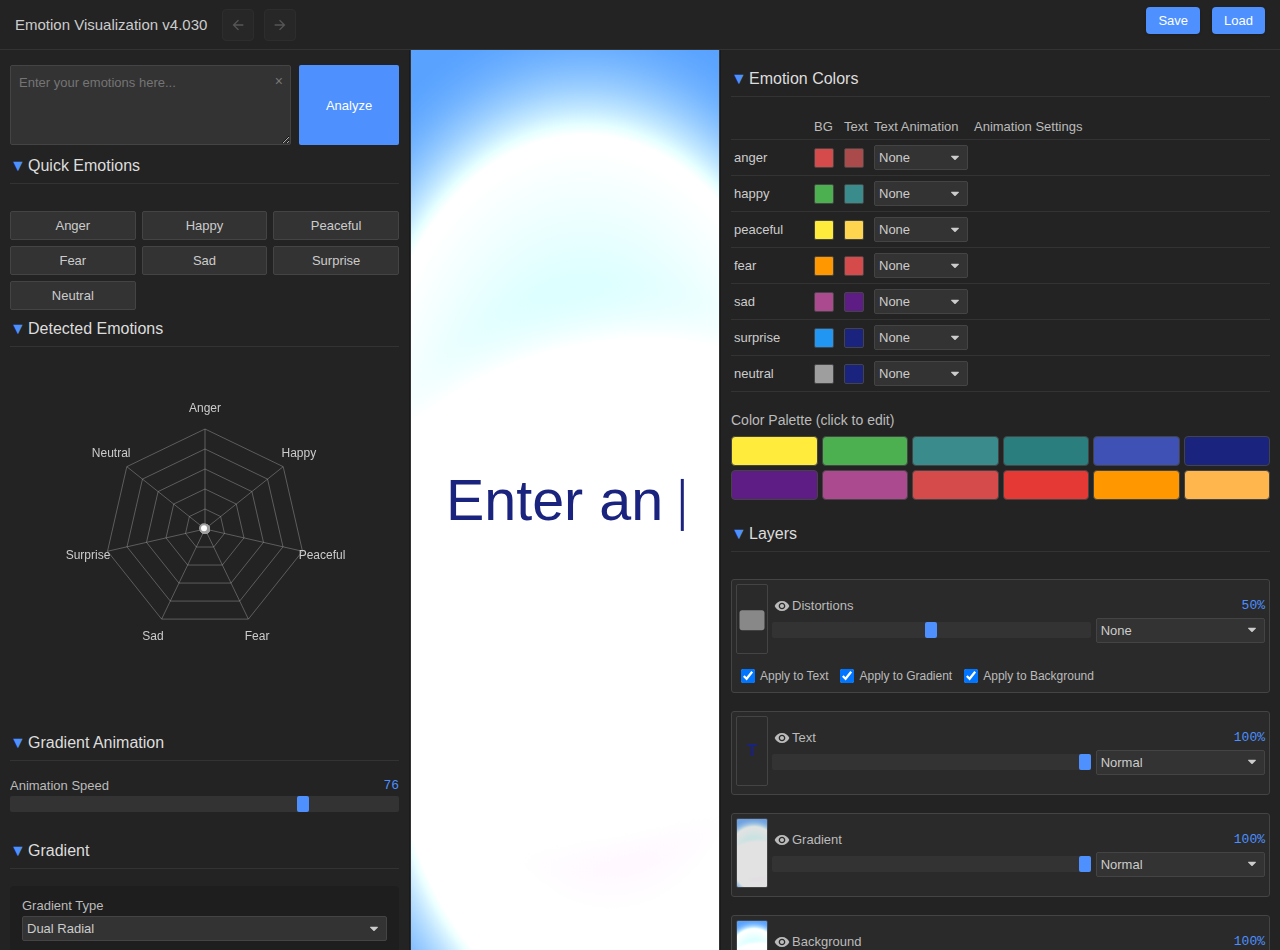
==== commit 6207c657: "Add files via upload" ====
--- a/index.html
+++ b/index.html
@@ -34,10 +34,6 @@
         </div>
     </div>
     <div class="sidebar">
-        <div class="panel-header">
-            <span class="toggle-icon">▼</span>
-            <h2>Emotion Input <span class="version">v1.008</span></h2>
-        </div>
         <div class="panel-content">
             <!-- Input Container -->
             <div class="emotion-input-container">
